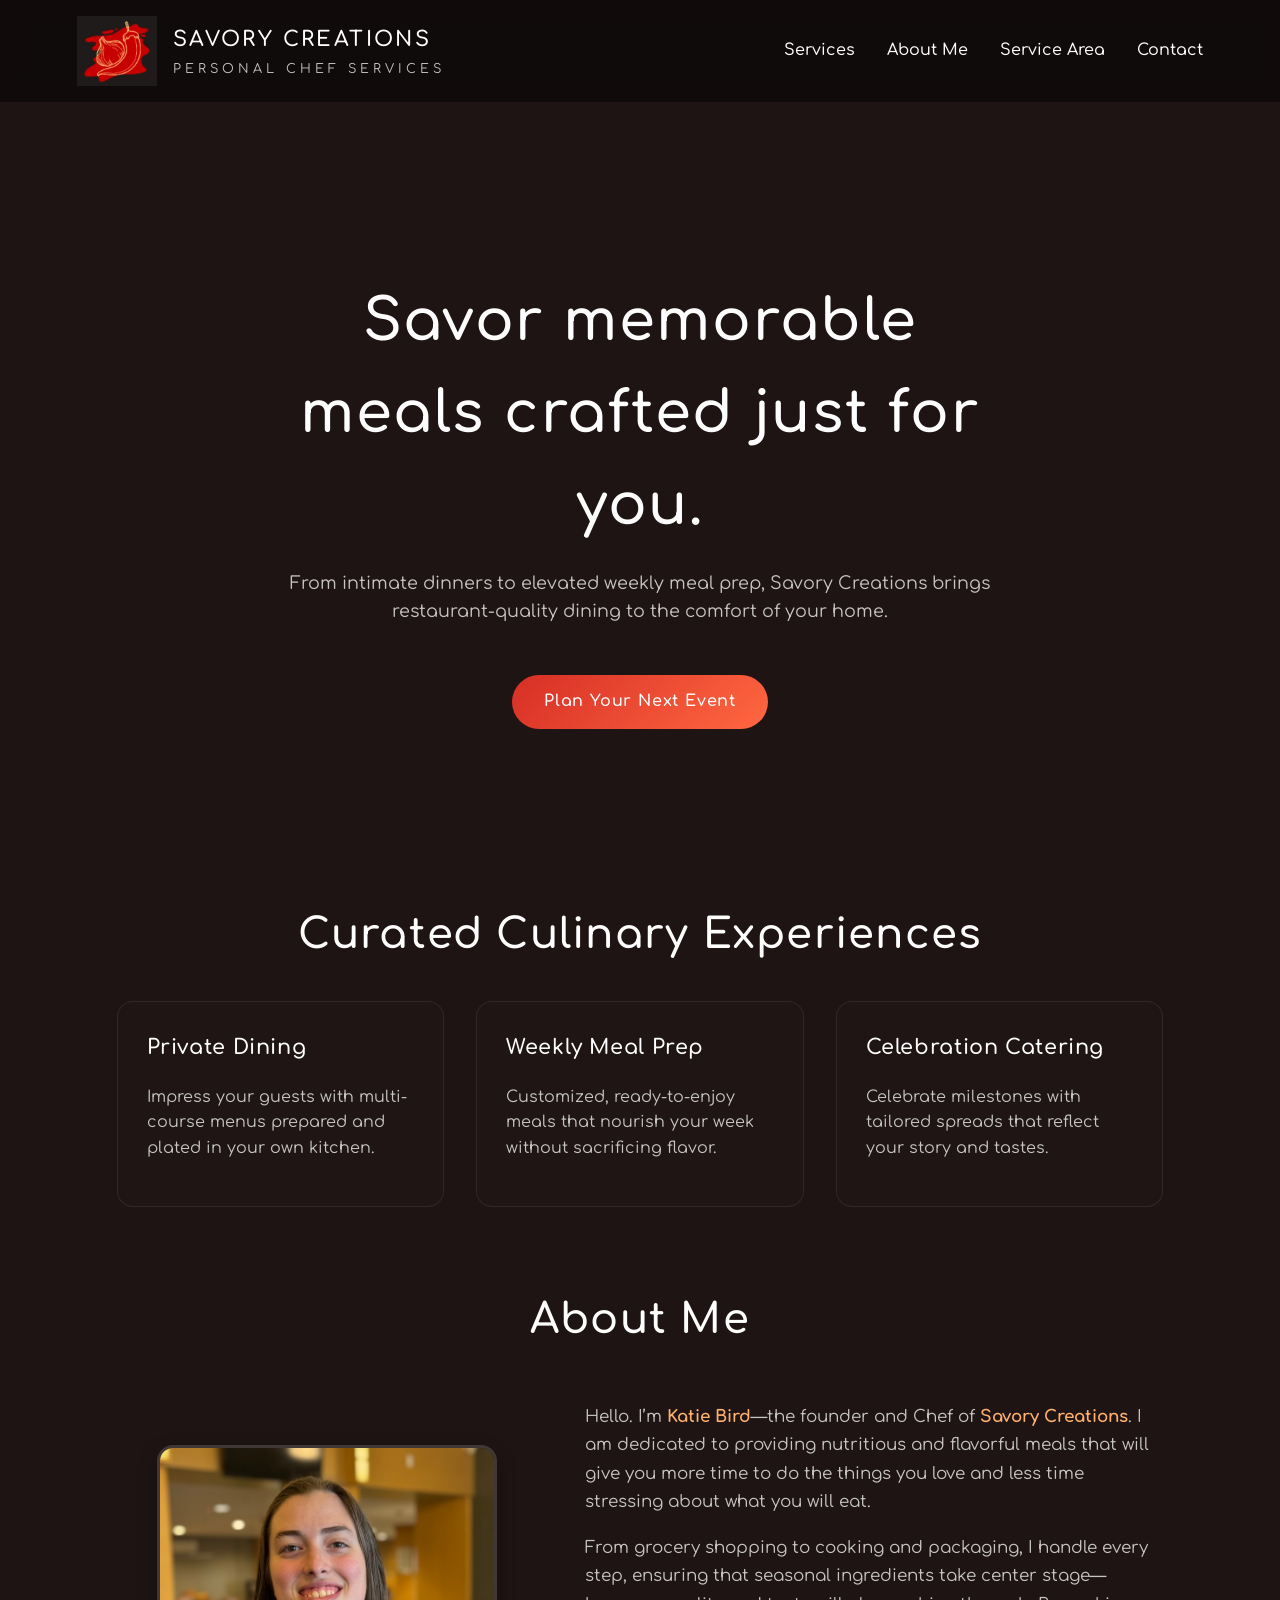
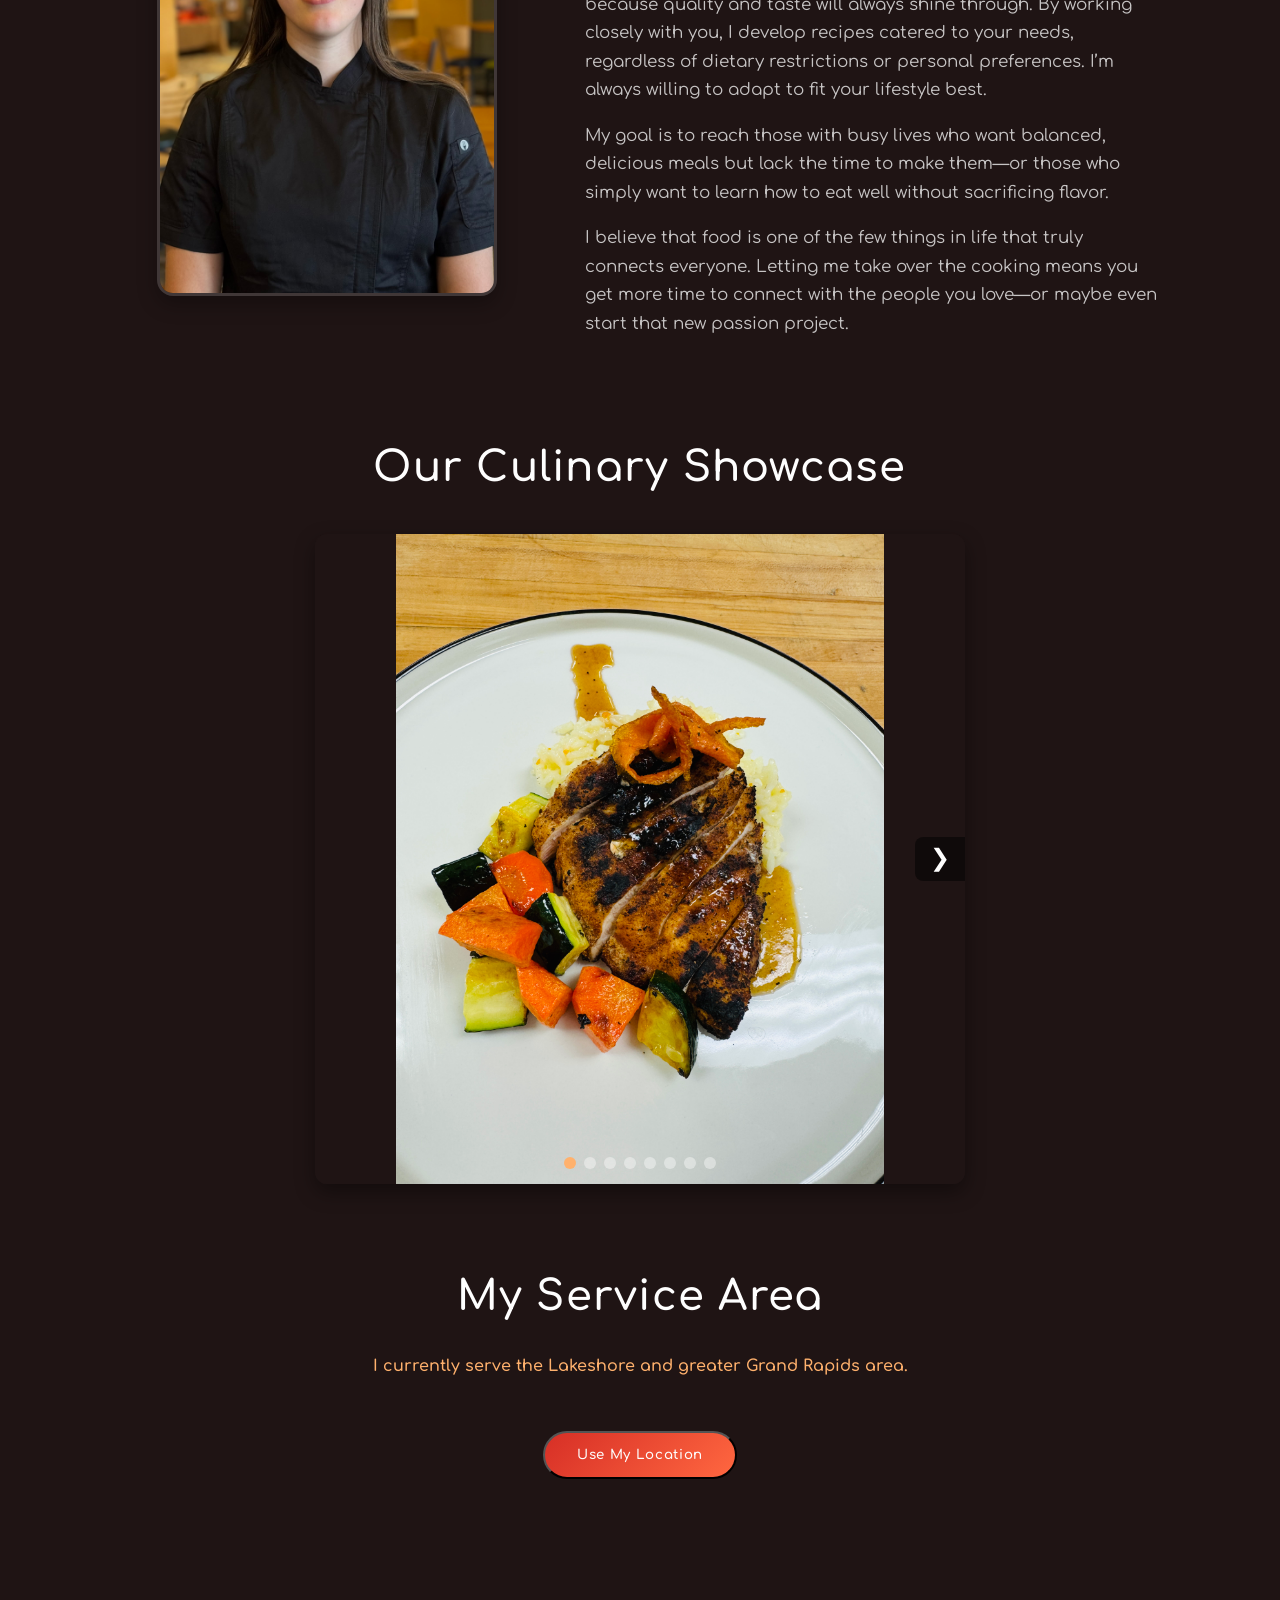
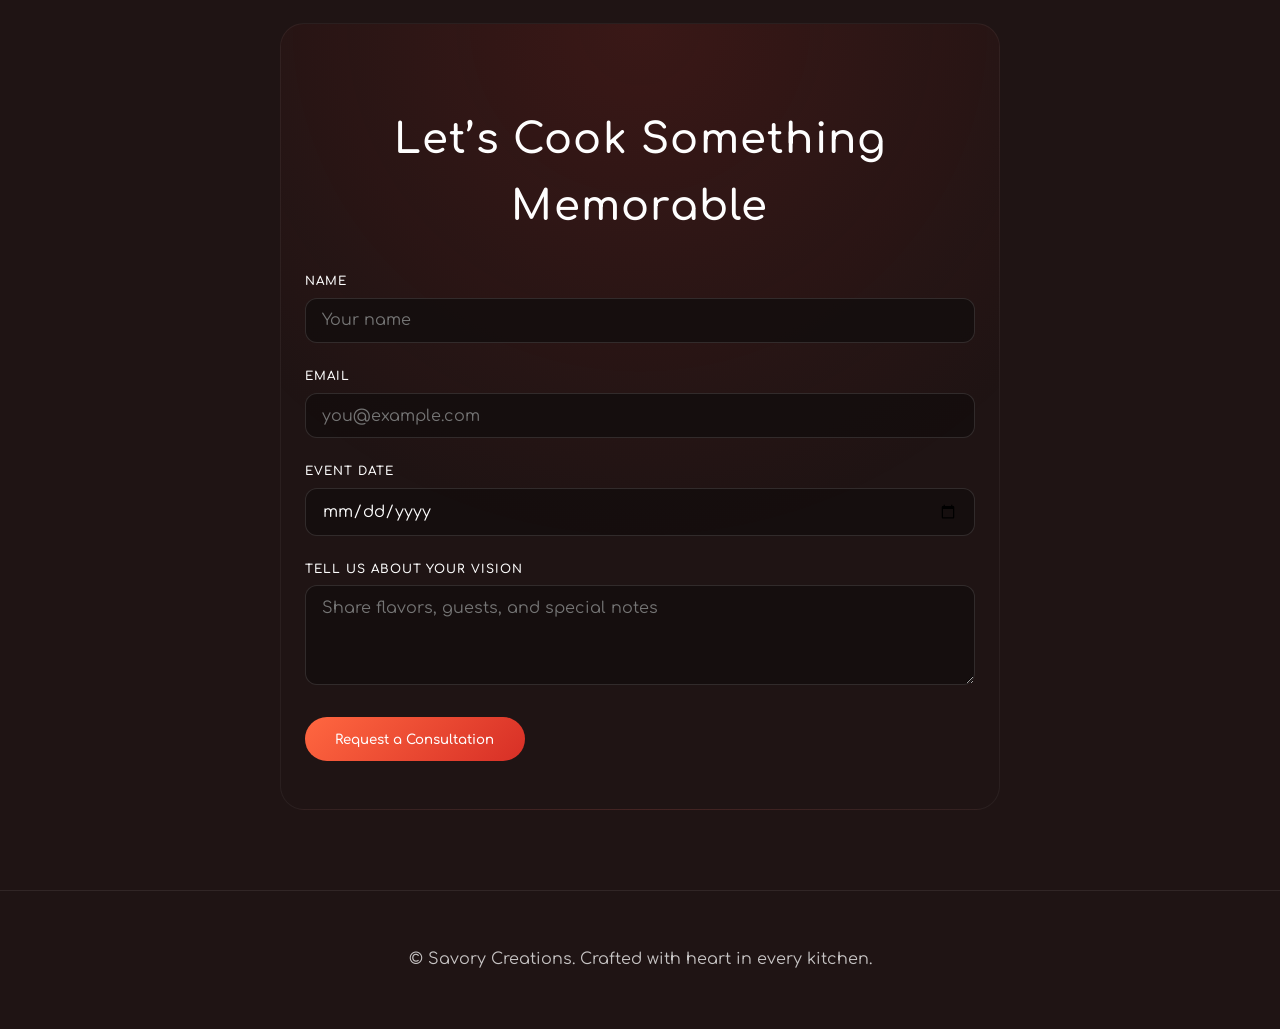
==== index.html @ 1032a878 "nvm" ====
<!DOCTYPE html>
<html lang="en">
  <head>
    <link href="https://fonts.googleapis.com/css2?family=Comfortaa:wght@300;400;500;600;700&display=swap" rel="stylesheet">
    <link rel="icon" type="image/x-icon" href="icon.ico" />
    <meta charset="UTF-8" />
    <meta name="viewport" content="width=device-width, initial-scale=1.0" />
    <title>Savory Creations</title>
    <link rel="stylesheet" href="styles.css" />
    <link rel="preconnect" href="https://fonts.googleapis.com" />
    <link rel="preconnect" href="https://fonts.gstatic.com" crossorigin />
    <link
      href="https://fonts.googleapis.com/css2?family=Playfair+Display:wght@400;600;700&family=Raleway:wght@300;400;500;600&display=swap"
      rel="stylesheet"
    />
  </head>
  <body>
    <header class="site-header">
      <div class="logo-wrap">
        <img src="/assets/birdlogosmall.webp" alt="Savory Creations pepper and garlic mark" class="logo" />
        <div class="brand-text">
          <h1>Savory Creations</h1>
          <p>Personal Chef Services</p>
        </div>
      </div>
      <nav class="main-nav" id="site-navigation">
        <a href="#services">Services</a>
        <a href="#about">About Me</a>
        <a href="#where">Service Area</a>
       <!-- <a href="#testimonials">Testimonials</a>-->
        <a href="#contact">Contact</a>
      </nav>
      <button class="nav-toggle" type="button" aria-expanded="false" aria-controls="site-navigation">
        <span></span><span></span><span></span>
      </button>
    </header>

    <main>
      <section class="hero" id="top">
        <div class="hero-content">
          <h2>Savor memorable meals crafted just for you.</h2>
          <p>
            From intimate dinners to elevated weekly meal prep, Savory Creations brings
            restaurant-quality dining to the comfort of your home.
          </p>
          <a href="#contact" class="cta-button">Plan Your Next Event</a>
        </div>
      </section>

      <section class="services" id="services">
        <h2>Curated Culinary Experiences</h2>
        <div class="service-grid">
          <article class="service-card">
            <h3>Private Dining</h3>
            <p>Impress your guests with multi-course menus prepared and plated in your own kitchen.</p>
          </article>
          <article class="service-card">
            <h3>Weekly Meal Prep</h3>
            <p>Customized, ready-to-enjoy meals that nourish your week without sacrificing flavor.</p>
          </article>
          <article class="service-card">
            <h3>Celebration Catering</h3>
            <p>Celebrate milestones with tailored spreads that reflect your story and tastes.</p>
          </article>
        </div>
      </section>

      <section class="about" id="about">
  <h2>About Me</h2>

  <div class="about-content">
    <figure class="about-photo">
      <img src="assets/Kbird2.jpg" alt="Chef Katie Bird" />
    </figure>

    <div class="about-text">
      <p>
        Hello. I’m <strong>Katie Bird</strong>—the founder and Chef of <strong>Savory Creations</strong>.
        I am dedicated to providing nutritious and flavorful meals that will give you more time to do
        the things you love and less time stressing about what you will eat.
      </p>
      <p>
        From grocery shopping to cooking and packaging, I handle every step, ensuring that
        seasonal ingredients take center stage—because quality and taste will always shine through.
        By working closely with you, I develop recipes catered to your needs, regardless of dietary
        restrictions or personal preferences. I’m always willing to adapt to fit your lifestyle best.
      </p>
      <p>
        My goal is to reach those with busy lives who want balanced, delicious meals but lack the time
        to make them—or those who simply want to learn how to eat well without sacrificing flavor.
      </p>
      <p>
        I believe that food is one of the few things in life that truly connects everyone.
        Letting me take over the cooking means you get more time to connect with the people
        you love—or maybe even start that new passion project.
      </p>
    </div>
  </div>
</section>

<section class="gallery" id="gallery-carousel">
  <h2>Our Culinary Showcase</h2>
  
  <div class="carousel-container">
    <div class="carousel-track">
      <img src="assets/gallery/eight.jpg" alt="Gourmet Plated Salmon" class="carousel-slide" />
      <img src="assets/gallery/five.jpg" alt="Freshly Baked Artisan Bread" class="carousel-slide" />
      <img src="assets/gallery/four.jpg" alt="Truffle Pasta Dish" class="carousel-slide" />
      <img src="assets/gallery/one.jpg" alt="Colorful Roasted Vegetables" class="carousel-slide" />
      <img src="assets/gallery/seven.jpg" alt="Dessert Tart with Berries" class="carousel-slide" />
      <img src="assets/gallery/six.jpg" alt="Grilled Steak with Asparagus" class="carousel-slide" />
      <img src="assets/gallery/three.jpg" alt="Grilled Steak with Asparagus" class="carousel-slide" />
      <img src="assets/gallery/two.jpg" alt="Grilled Steak with Asparagus" class="carousel-slide" />
    </div>
    
    <button class="carousel-button prev" aria-label="Previous image">&#10094;</button>
    <button class="carousel-button next" aria-label="Next image">&#10095;</button>
    
    <div class="carousel-dots">
      </div>
  </div>
</section>
<section class="service-check" id="where">
  <h2>My Service Area</h2>
  <p class="service-note">I currently serve the Lakeshore and greater Grand Rapids area.</p>

  <div class="checker">
    <button id="check-my-location" class="cta-button">Use My Location</button>
    <p id="check-result" class="check-result" aria-live="polite"></p>
  </div>
</section>


<!--
      <section class="testimonials" id="testimonials">
        <h2>What My Clients Say</h2>
        <div class="testimonial-grid">
          <figure>
            <blockquote>“Every bite felt like a celebration. The attention to detail was unmatched.”</blockquote>
            <figcaption>— Morgan L.</figcaption>
          </figure>
          <figure>
            <blockquote>“Our anniversary dinner at home outshone any restaurant experience we’ve had.”</blockquote>
            <figcaption>— Priya & Ethan</figcaption>
          </figure>
          <figure>
            <blockquote>“Savory Creations transformed weeknight dinners into moments we look forward to.”</blockquote>
            <figcaption>— The Ramirez Family</figcaption>
          </figure>
        </div>
      </section>
    -->
      <section class="contact" id="contact">
        <h2>Let’s Cook Something Memorable</h2>

       <form
  class="contact-form"
  action="https://api.web3forms.com/submit"
  method="POST"
>
  <input type="hidden" name="access_key" value="1c4cb6de-61d4-43f3-9584-e344cda116a9" />
  <input type="hidden" name="subject" value="Savory Creations Inquiry" />
  <input type="hidden" name="redirect" value="https://justdoodlelovewebsite.onrender.com/thank-you.html" />

  <div class="field">
    <label for="name">Name</label>
    <input type="text" id="name" name="name" placeholder="Your name" required />
  </div>

  <div class="field">
    <label for="email">Email</label>
    <input type="email" id="email" name="email" placeholder="you@example.com" required />
  </div>

  <div class="field">
    <label for="event">Event Date</label>
    <input type="date" id="event" name="event" />
  </div>

  <div class="field">
    <label for="message">Tell us about your vision</label>
    <textarea id="message" name="message" rows="4" placeholder="Share flavors, guests, and special notes"></textarea>
  </div>

  <button type="submit">Request a Consultation</button>
</form>

      

      </section>
    </main>

    <footer class="site-footer">
      <p>© <span id="year"></span> Savory Creations. Crafted with heart in every kitchen.</p>
    </footer>

    <script src="script.js"></script>
  </body>
</html>
---- styles.css ----
:root {
  --deep-chocolate: #1f1414;
  --velvet-red: #d72f26;
  --warm-gold: #ffb16d;
  --soft-cream: #fdf6ed;
  --text-primary: #fefefe;
  --text-secondary: rgba(255, 255, 255, 0.75);
  --accent: #ff6740;

  --max-content-width: 1200px;
}

/* ---------- FONT: Comfortaa ---------- */
body, button, input, textarea, select, text {
  font-family: "Comfortaa", sans-serif;
}

/* Optional: give headings a little extra weight to stand out */
h1, h2, h3, h4, h5, h6 {
  font-family: "Comfortaa", sans-serif;
  font-weight: 600;
  letter-spacing: 0.03em;
}


/* ---------- RESET & GLOBAL ---------- */
* {
  box-sizing: border-box;
}

html {
  scroll-behavior: smooth;
}

body {
  margin: 0;
  /*font-family: "Raleway", sans-serif;*/
  background-color: var(--deep-chocolate);
  color: var(--text-primary);
  line-height: 1.6;
  overflow-x: hidden;
}

img {
  max-width: 100%;
  display: block;
}

a {
  color: inherit;
  text-decoration: none;
  transition: color 0.2s ease;
}

/* ---------- HEADER ---------- */
.site-header {
  display: flex;
  align-items: center;
  justify-content: space-between;
  padding: 1rem 6vw;
  background: rgba(15, 10, 10, 0.85);
  position: sticky;
  top: 0;
  z-index: 100;
  backdrop-filter: blur(12px);
}

.logo-wrap {
  display: flex;
  align-items: center;
  gap: 1rem;
}

.logo {
  width: 80px;
  height: auto;
}

.brand-text h1 {
  /* font-family: "Playfair Display", serif; */
  margin: 0;
  letter-spacing: 0.15rem;
  text-transform: uppercase;
  font-size: 1.3rem;
}

.brand-text p {
  margin: 0.2rem 0 0;
  font-size: 0.8rem;
  letter-spacing: 0.25rem;
  text-transform: uppercase;
  color: var(--text-secondary);
}

/* ---------- NAV ---------- */
.main-nav {
  display: flex;
  gap: 2rem;
  font-weight: 500;
}

.main-nav a {
  position: relative;
}

.main-nav a::after {
  content: "";
  position: absolute;
  left: 0;
  bottom: -0.35rem;
  width: 100%;
  height: 2px;
  background: var(--velvet-red);
  transform: scaleX(0);
  transform-origin: left;
  transition: transform 0.25s ease;
}

.main-nav a:hover::after,
.main-nav a:focus::after {
  transform: scaleX(1);
}

.nav-toggle {
  display: none;
  flex-direction: column;
  gap: 0.35rem;
  background: transparent;
  border: none;
  cursor: pointer;
}

.nav-toggle span {
  display: block;
  width: 24px;
  height: 2px;
  background: var(--text-primary);
}

/* ---------- HERO ---------- */
.hero {
  display: flex;
  flex-direction: column;
  align-items: center;
  justify-content: center;
  text-align: center;
  padding: 6rem 1rem 4rem;
  min-height: 80vh;
}

.hero-content {
  max-width: 700px;
}

.hero h2 {
  /* font-family: "Playfair Display", serif; */
  font-size: clamp(2rem, 4vw + 1rem, 3.6rem);
  margin-bottom: 1rem;
}

.hero p {
  font-size: 1.1rem;
  color: var(--text-secondary);
}

.cta-button {
  display: inline-block;
  margin-top: 2rem;
  padding: 0.9rem 2rem;
  background: linear-gradient(135deg, var(--velvet-red), var(--accent));
  color: var(--text-primary);
  border-radius: 999px;
  font-weight: 600;
  letter-spacing: 0.05em;
  transition: transform 0.25s ease, box-shadow 0.25s ease;
}

.cta-button:hover,
.cta-button:focus {
  transform: translateY(-3px);
  box-shadow: 0 12px 24px rgba(215, 47, 38, 0.35);
}

/* ---------- SECTIONS ---------- */
main {
  padding: 0 6vw 5rem;
  margin: 0 auto;
  max-width: var(--max-content-width);
}

section {
  margin-bottom: 5rem;
}

section h2 {
  /* font-family: "Playfair Display", serif; */
  font-size: clamp(1.8rem, 2vw + 1rem, 2.6rem);
  margin-bottom: 2rem;
  text-align: center;
}

/* ---------- SERVICE CARDS ---------- */
.service-grid,
.testimonial-grid {
  display: grid;
  grid-template-columns: repeat(auto-fit, minmax(260px, 1fr));
  gap: 2rem;
}

.service-card,
.testimonials figure {
  background: rgba(32, 22, 22, 0.75);
  border: 1px solid rgba(255, 255, 255, 0.08);
  border-radius: 16px;
  padding: 1.8rem;
  transition: transform 0.3s ease, border-color 0.3s ease;
}

.service-card:hover,
.service-card:focus-within,
.testimonials figure:hover,
.testimonials figure:focus-within {
  transform: translateY(-6px);
  border-color: var(--velvet-red);
}

.service-card h3 {
  margin-top: 0;
  font-size: 1.3rem;
}

.service-card p {
  color: var(--text-secondary);
}

/* ---------- MENUS ---------- */
.menu-tabs {
  display: flex;
  justify-content: center;
  flex-wrap: wrap;
  gap: 0.75rem;
  margin-bottom: 2rem;
}

.menu-tabs button {
  padding: 0.6rem 1.4rem;
  border-radius: 999px;
  border: 1px solid rgba(255, 255, 255, 0.18);
  background: rgba(35, 25, 25, 0.9);
  color: var(--text-secondary);
  font-weight: 600;
  cursor: pointer;
  letter-spacing: 0.06em;
  transition: all 0.25s ease;
}

.menu-tabs button[aria-selected="true"] {
  background: var(--velvet-red);
  color: var(--text-primary);
  border-color: transparent;
}

.menu-items {
  display: grid;
  grid-template-columns: repeat(auto-fit, minmax(240px, 1fr));
  gap: 1.8rem;
}

.menu-item {
  background: rgba(32, 22, 22, 0.85);
  border-radius: 14px;
  padding: 1.5rem;
  border: 1px solid rgba(255, 255, 255, 0.08);
}

.menu-item h3 {
  margin-top: 0;
  font-size: 1.2rem;
  color: var(--warm-gold);
}

.menu-item p {
  margin-bottom: 0.75rem;
  color: var(--text-secondary);
}

.menu-item span {
  font-weight: 600;
  color: var(--text-primary);
}

/* ---------- TESTIMONIALS ---------- */
.testimonials blockquote {
  margin: 0 0 1rem;
  font-style: italic;
  color: var(--text-secondary);
}

.testimonials figcaption {
  font-weight: 600;
  letter-spacing: 0.08em;
  color: var(--warm-gold);
}

/* ---------- CONTACT ---------- */
.contact {
  background: radial-gradient(circle at top, rgba(215, 47, 38, 0.15), transparent 60%);
  padding: 3rem 1.5rem;
  border-radius: 24px;
  border: 1px solid rgba(255, 255, 255, 0.05);
  max-width: 720px;
  margin: 0 auto;
}

.contact-form {
  display: grid;
  gap: 1.5rem;
}

.field label {
  display: block;
  margin-bottom: 0.4rem;
  font-weight: 600;
  letter-spacing: 0.08em;
  text-transform: uppercase;
  font-size: 0.75rem;
}

.field input,
.field textarea {
  width: 100%;
  padding: 0.8rem 1rem;
  border-radius: 12px;
  border: 1px solid rgba(255, 255, 255, 0.12);
  background: rgba(20, 14, 14, 0.9);
  color: var(--text-primary);
  /* font-family: inherit; */
  font-size: 1rem;
}

.field input:focus,
.field textarea:focus {
  outline: 2px solid var(--accent);
}

.contact-form button {
  justify-self: start;
  padding: 0.9rem 1.9rem;
  border-radius: 999px;
  border: none;
  font-weight: 600;
  background: linear-gradient(135deg, var(--accent), var(--velvet-red));
  color: var(--text-primary);
  cursor: pointer;
  transition: transform 0.25s ease, box-shadow 0.25s ease;
}

.contact-form button:hover,
.contact-form button:focus {
  transform: translateY(-2px);
  box-shadow: 0 10px 20px rgba(255, 103, 64, 0.25);
}

.form-feedback {
  min-height: 1.2rem;
  font-size: 0.95rem;
  color: var(--warm-gold);
}

.form-feedback.success {
  color: #8fe3a4;
}

.form-feedback.error {
  color: #ff8f82;
}

.form-feedback.pending {
  color: var(--text-secondary);
}

/* ---------- FOOTER ---------- */
.site-footer {
  text-align: center;
  padding: 2.5rem 1rem;
  color: var(--text-secondary);
  border-top: 1px solid rgba(255, 255, 255, 0.08);
}

/* ---------- RESPONSIVE BREAKPOINTS ---------- */

/* tablets */
@media (max-width: 992px) {
  .main-nav {
    display: none;
  }

  .nav-toggle {
    display: flex;
  }

  .main-nav.open {
    display: flex;
    flex-direction: column;
    position: absolute;
    top: 70px;
    right: 6vw;
    background: rgba(17, 11, 11, 0.95);
    border-radius: 12px;
    padding: 1.5rem 2rem;
    gap: 1.2rem;
    animation: slideIn 0.3s ease forwards;
  }

  @keyframes slideIn {
    from { opacity: 0; transform: translateY(-10px); }
    to { opacity: 1; transform: translateY(0); }
  }

  .hero {
    padding: 5rem 2rem 3rem;
  }

  .hero h2 {
    font-size: clamp(1.8rem, 4vw, 2.6rem);
  }

  .cta-button {
    padding: 0.8rem 1.6rem;
  }
}

/* phones */
@media (max-width: 600px) {
  .brand-text h1 {
    font-size: 1rem;
  }

  .logo {
    width: 65px;
  }

  .service-grid,
  .testimonial-grid {
    grid-template-columns: 1fr;
  }

  .menu-items {
    grid-template-columns: 1fr;
  }

  .contact {
    padding: 2rem 1rem;
    border-radius: 16px;
  }

  .hero {
    min-height: 70vh;
    padding: 4rem 1rem 3rem;
  }

  .hero p {
    font-size: 1rem;
  }

  .site-header {
    padding: 1rem 4vw;
  }

  .cta-button {
    margin-top: 1.2rem;
    font-size: 0.95rem;
  }
}

/* ---------- ABOUT ME SECTION ---------- */
.about {
  text-align: center;
  margin-bottom: 5rem;
}

.about-content {
  display: flex;
  align-items: center;
  justify-content: center;
  gap: 3rem;
  flex-wrap: wrap;
  max-width: 1100px;
  margin: 0 auto;
}

.about-photo img {
  width: 340px;
  height: auto;
  border-radius: 16px;
  border: 3px solid rgba(255, 255, 255, 0.15);
  box-shadow: 0 8px 20px rgba(0, 0, 0, 0.3);
  flex-shrink: 0;
  transition: transform 0.4s ease, box-shadow 0.4s ease, border-color 0.4s ease;
}

/* ✨ subtle glowing hover effect */
.about-photo img:hover {
  transform: scale(1.05);
  border-color: var(--velvet-red);
  box-shadow:
    0 0 20px rgba(215, 47, 38, 0.5),   /* soft outer red glow */
    0 8px 25px rgba(215, 47, 38, 0.25), /* inner shadow lift */
    0 12px 30px rgba(0, 0, 0, 0.4);     /* keeps depth */
}

.about-text {
  max-width: 600px;
  color: var(--text-secondary);
  font-size: 1.05rem;
  line-height: 1.7;
  text-align: left;
}

.about-text strong {
  color: var(--warm-gold);
}

/* 🖥️ Larger screens: image left, text right */
@media (min-width: 900px) {
  .about-content {
    flex-wrap: nowrap;
    flex-direction: row;
    text-align: left;
  }

  .about-photo {
    flex: 0 0 auto;
  }

  .about-text {
    flex: 1;
  }
}

/* 📱 Smaller screens: stack vertically */
@media (max-width: 899px) {
  .about-content {
    flex-direction: column;
    align-items: center;
    text-align: center;
  }

  .about-text {
    text-align: center;
  }

  .about-photo img {
    width: 260px;
  }
}


/* ---------- SERVICE CHECKER (No-API) ---------- */
.service-check {
  margin: 4rem auto 5rem;
  max-width: 900px;
  text-align: center;
}

.service-note {
  color: var(--warm-gold);
  margin-top: -0.5rem;
  margin-bottom: 1.2rem;
  font-weight: 600;
}

.checker {
  display: grid;
  gap: 0.8rem;
  justify-items: center;
  margin-top: 1rem;
}

.check-result {
  min-height: 1.25rem;
  font-size: 1rem;
  margin-top: 0.4rem;
}

.check-result.ok {
  color: #8fe3a4;
  font-weight: 600;
}

.check-result.nope {
  color: #ff8f82;
  font-weight: 600;
}


/* ---------- FADE-IN / OUT for service check result ---------- */
@keyframes fadeIn {
  from { opacity: 0; transform: translateY(5px); }
  to   { opacity: 1; transform: translateY(0); }
}

@keyframes fadeOut {
  from { opacity: 1; transform: translateY(0); }
  to   { opacity: 0; transform: translateY(-5px); }
}

.check-result {
  opacity: 0;
  text-align: center;
  margin-top: 1rem;
  font-weight: 500;
  transition: opacity 0.3s ease;
}

.check-result.fading-out {
  animation: fadeOut 0.3s ease forwards;
}

.check-result.show {
  animation: fadeIn 0.5s ease forwards;
}

/* ---------- GALLERY SECTIONS ---------- */
.gallery {
  margin-bottom: 5rem;
}

/* --- OPTION 2: Scrolling Carousel --- */
.carousel-container {
  position: relative;
  overflow: hidden;
  max-width: 650px; 
  margin: 0 auto;
  border-radius: 12px; /* Rounded corners for the entire container */
  box-shadow: 0 8px 20px rgba(0, 0, 0, 0.4);
  background: var(--deep-chocolate);
}

.carousel-track {
  display: flex;
  transition: transform 0.5s ease-in-out;
}

.carousel-slide {
  min-width: 100%;
  height: 650px; 
  
  object-fit: contain; 
  object-position: center; 
  
  display: block;
  background: var(--deep-chocolate); 
  border-radius: 8px; /* Added rounded corners to the image itself */
}

/* Navigation Buttons */
.carousel-button {
  position: absolute;
  top: 50%;
  transform: translateY(-50%);
  background: rgba(0, 0, 0, 0.5);
  color: var(--text-primary);
  border: none;
  padding: 10px 15px;
  cursor: pointer;
  z-index: 10;
  font-size: 1.5rem;
  line-height: 1;
  transition: background 0.3s ease;
}

.carousel-button:hover {
  background: var(--velvet-red);
}

.carousel-button.prev {
  left: 0;
  border-radius: 0 8px 8px 0;
}

.carousel-button.next {
  right: 0;
  border-radius: 8px 0 0 8px;
}

/* Navigation Dots */
.carousel-dots {
  position: absolute;
  bottom: 15px;
  left: 50%;
  transform: translateX(-50%);
  display: flex;
  gap: 8px;
}

.carousel-dot {
  width: 10px;
  aspect-ratio: 1 / 1; /* Guarantees a perfect circle (width equals height) */
  border-radius: 50%; /* Makes it perfectly round */
  background: rgba(255, 255, 255, 0.4);
  border: none;
  cursor: pointer;
  transition: background 0.3s ease;
}

.carousel-dot.active {
  background: var(--warm-gold);
}

/* Responsive adjustments */
@media (max-width: 600px) {
  .carousel-slide {
    height: 550px; 
  }
  
  .carousel-button {
    padding: 8px 12px;
    font-size: 1.2rem;
  }
}
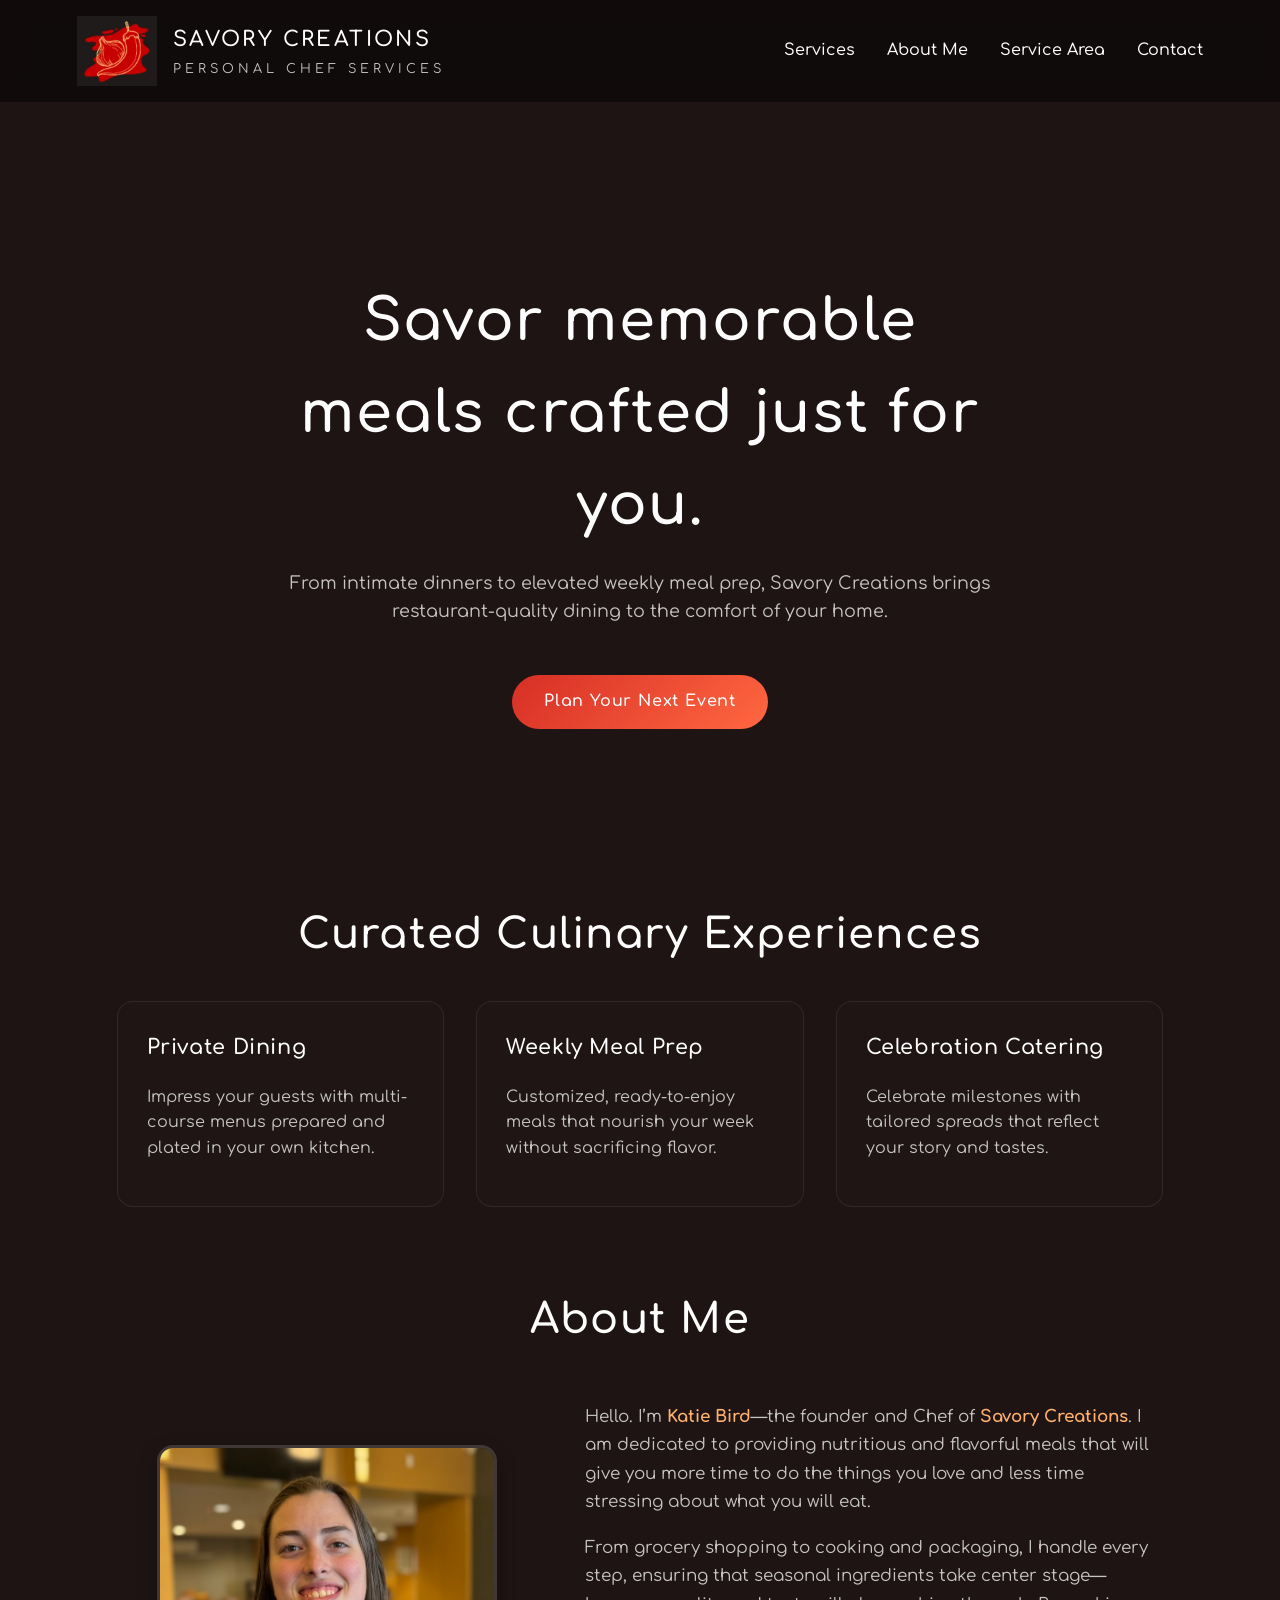
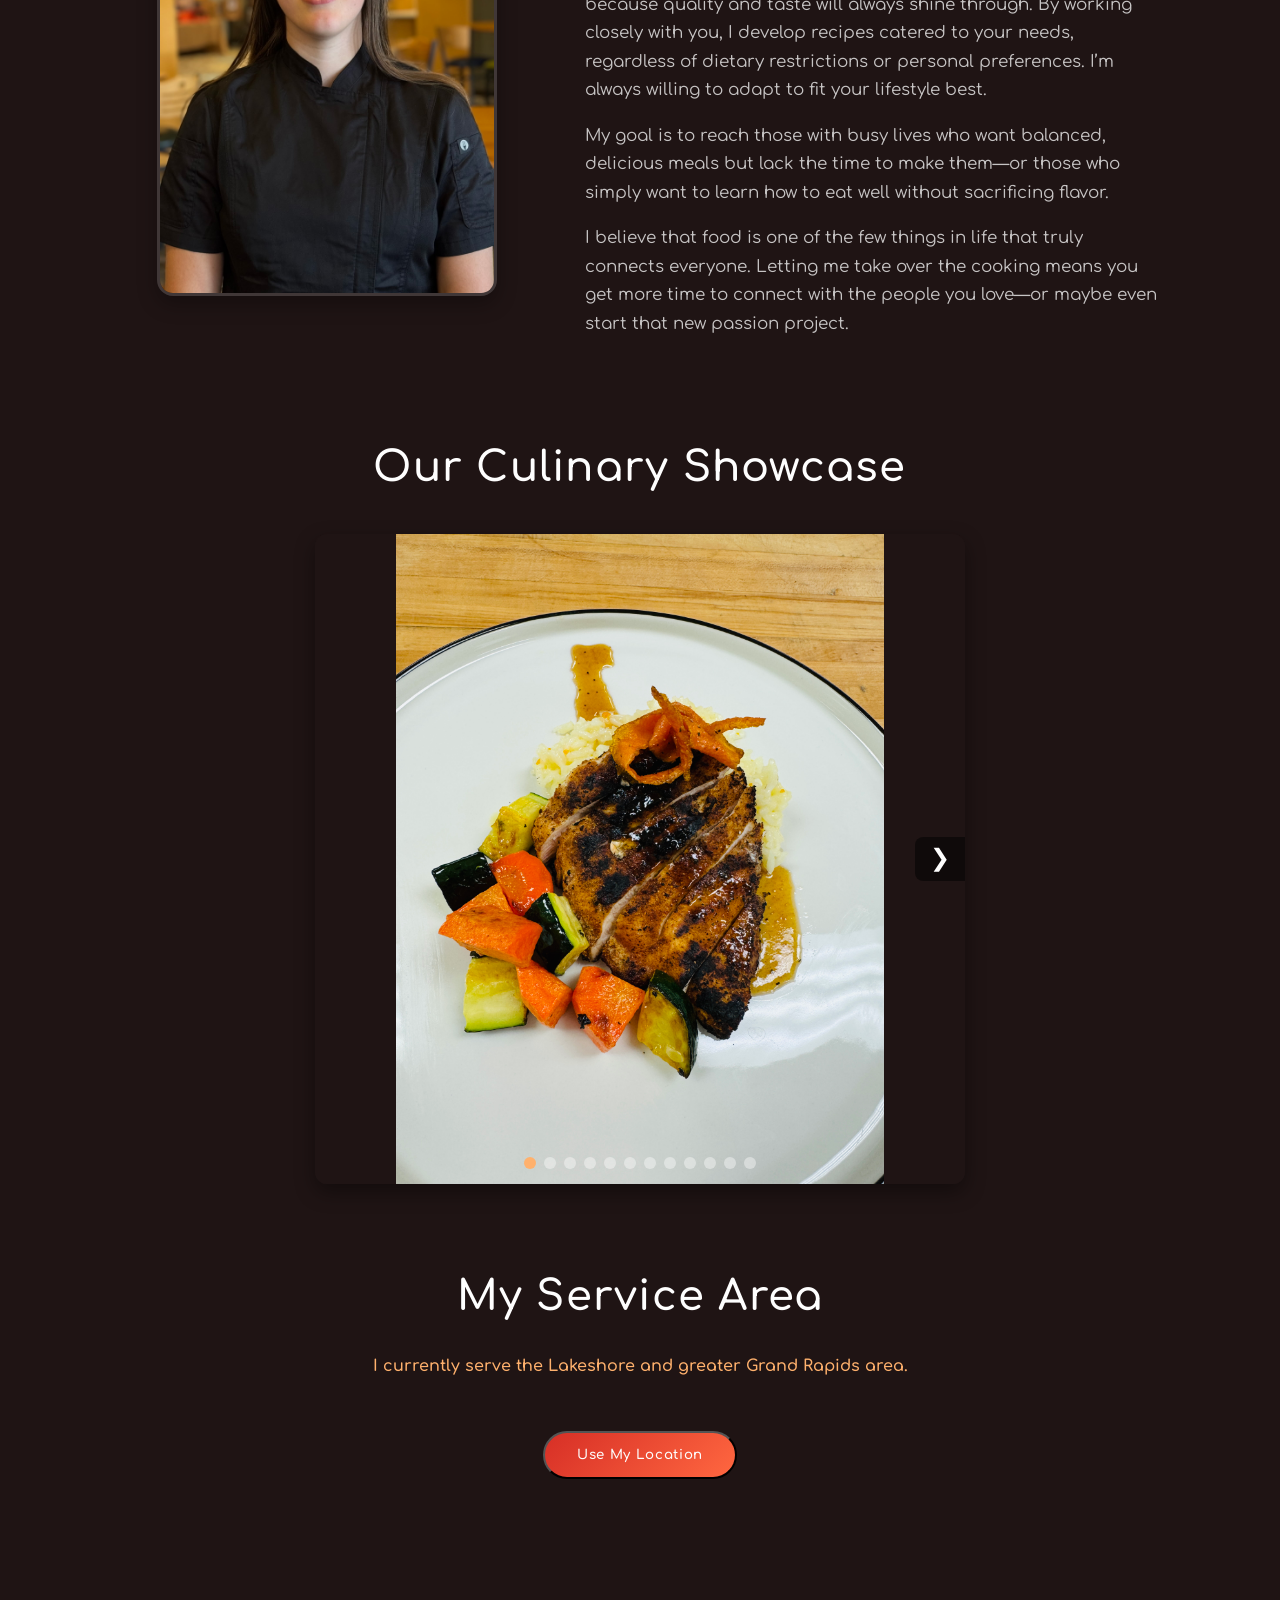
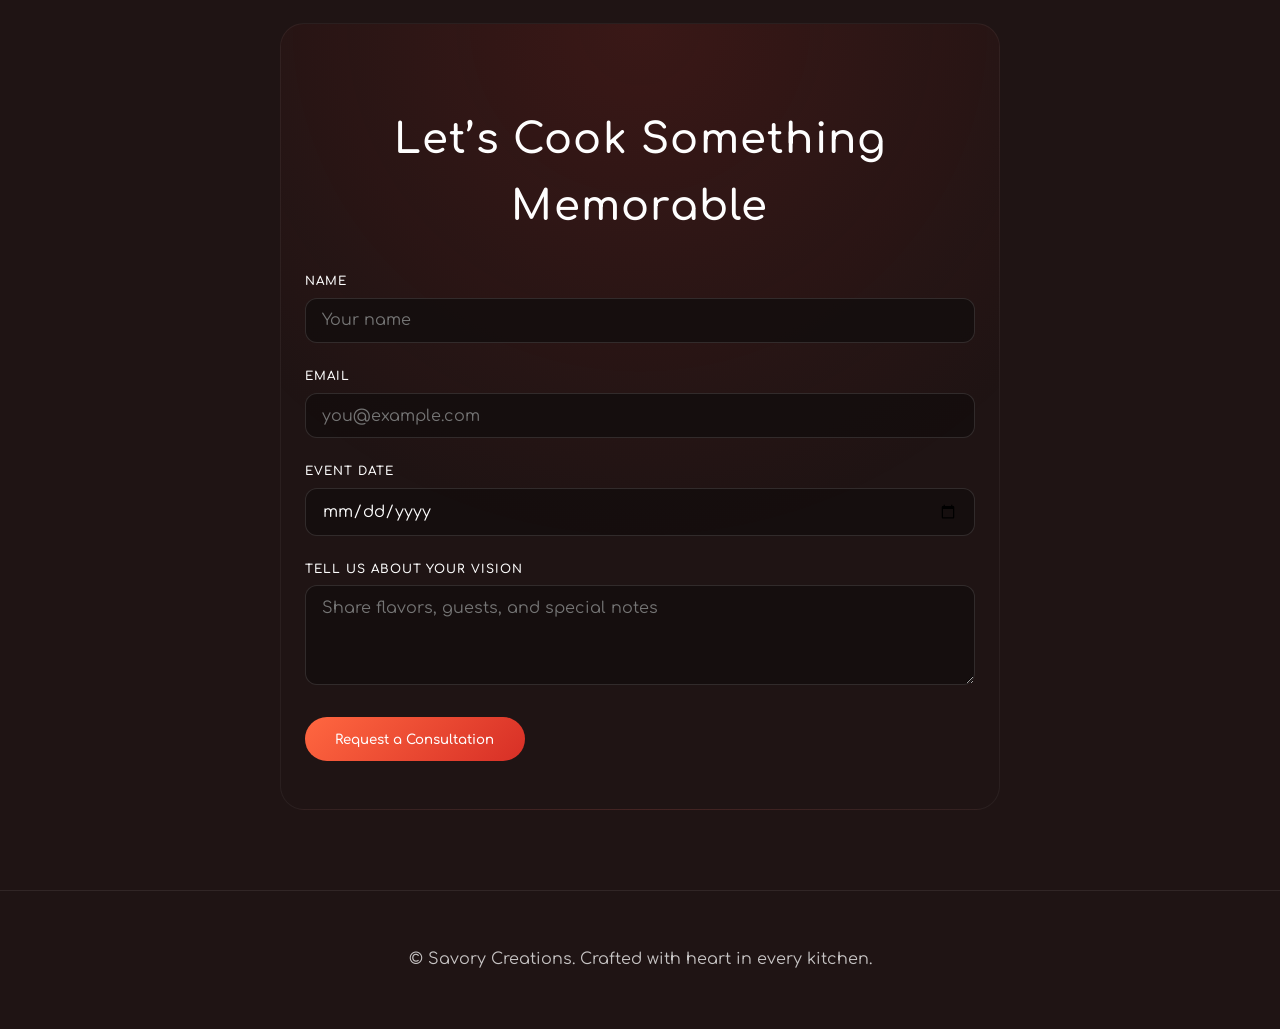
==== commit 05bb8f50: "newpics" ====
--- a/index.html
+++ b/index.html
@@ -102,16 +102,20 @@
   <h2>Our Culinary Showcase</h2>
   
   <div class="carousel-container">
-    <div class="carousel-track">
-      <img src="assets/gallery/eight.jpg" alt="Gourmet Plated Salmon" class="carousel-slide" />
-      <img src="assets/gallery/five.jpg" alt="Freshly Baked Artisan Bread" class="carousel-slide" />
-      <img src="assets/gallery/four.jpg" alt="Truffle Pasta Dish" class="carousel-slide" />
-      <img src="assets/gallery/one.jpg" alt="Colorful Roasted Vegetables" class="carousel-slide" />
-      <img src="assets/gallery/seven.jpg" alt="Dessert Tart with Berries" class="carousel-slide" />
-      <img src="assets/gallery/six.jpg" alt="Grilled Steak with Asparagus" class="carousel-slide" />
-      <img src="assets/gallery/three.jpg" alt="Grilled Steak with Asparagus" class="carousel-slide" />
-      <img src="assets/gallery/two.jpg" alt="Grilled Steak with Asparagus" class="carousel-slide" />
-    </div>
+<div class="carousel-track">
+  <img src="assets/gallery/eight.jpg" alt="Gourmet Plated Salmon" class="carousel-slide" />
+  <img src="assets/gallery/five.jpg" alt="Freshly Baked Artisan Bread" class="carousel-slide" />
+  <img src="assets/gallery/four.jpg" alt="Truffle Pasta Dish" class="carousel-slide" />
+  <img src="assets/gallery/one.jpg" alt="Colorful Roasted Vegetables" class="carousel-slide" />
+  <img src="assets/gallery/seven.jpg" alt="Dessert Tart with Berries" class="carousel-slide" />
+  <img src="assets/gallery/six.jpg" alt="Grilled Steak with Asparagus" class="carousel-slide" />
+  <img src="assets/gallery/three.jpg" alt="Grilled Steak with Asparagus" class="carousel-slide" />
+  <img src="assets/gallery/two.jpg" alt="Grilled Steak with Asparagus" class="carousel-slide" />
+  <img src="assets/gallery/IMG_20260810_152905.jpg" alt="Roasted Carrots, Potatoes, and Onions" class="carousel-slide" />
+  <img src="assets/gallery/IMG_20260810_152907.jpg" alt="Grilled Pork Chop with Rice Pilaf and Charred Tomato" class="carousel-slide" />
+  <img src="assets/gallery/IMG_20260810_152908.png" alt="Charred Broccoli with Goat Cheese" class="carousel-slide" />
+  <img src="assets/gallery/IMG_20260810_152903.jpg" alt="Herb-Crusted Grilled Chicken Breasts" class="carousel-slide" />
+</div>
     
     <button class="carousel-button prev" aria-label="Previous image">&#10094;</button>
     <button class="carousel-button next" aria-label="Next image">&#10095;</button>
@@ -158,7 +162,7 @@
   action="https://api.web3forms.com/submit"
   method="POST"
 >
-  <input type="hidden" name="access_key" value="1c4cb6de-61d4-43f3-9584-e344cda116a9" />
+  <input type="hidden" name="access_key" value="c4964e11-2e36-4752-852e-1bed5753de37" />
   <input type="hidden" name="subject" value="Savory Creations Inquiry" />
   <input type="hidden" name="redirect" value="https://justdoodlelovewebsite.onrender.com/thank-you.html" />
 
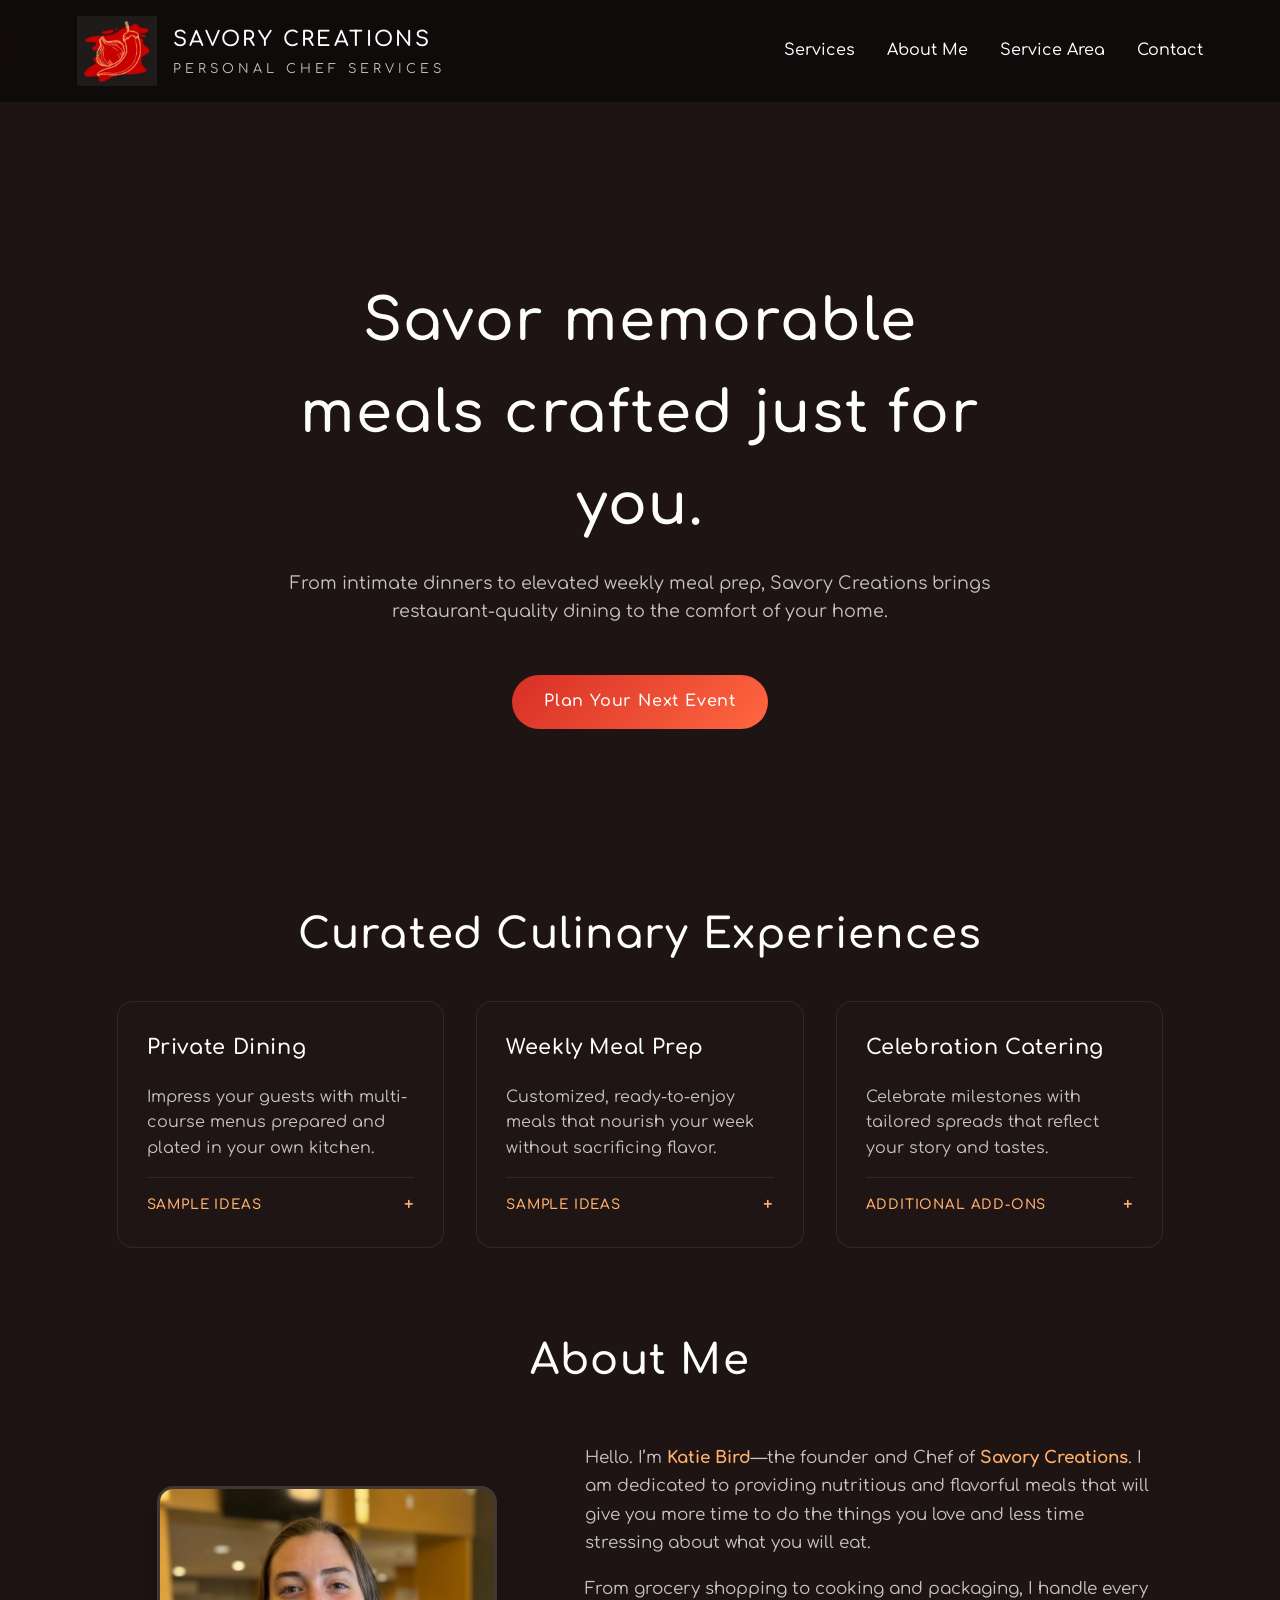
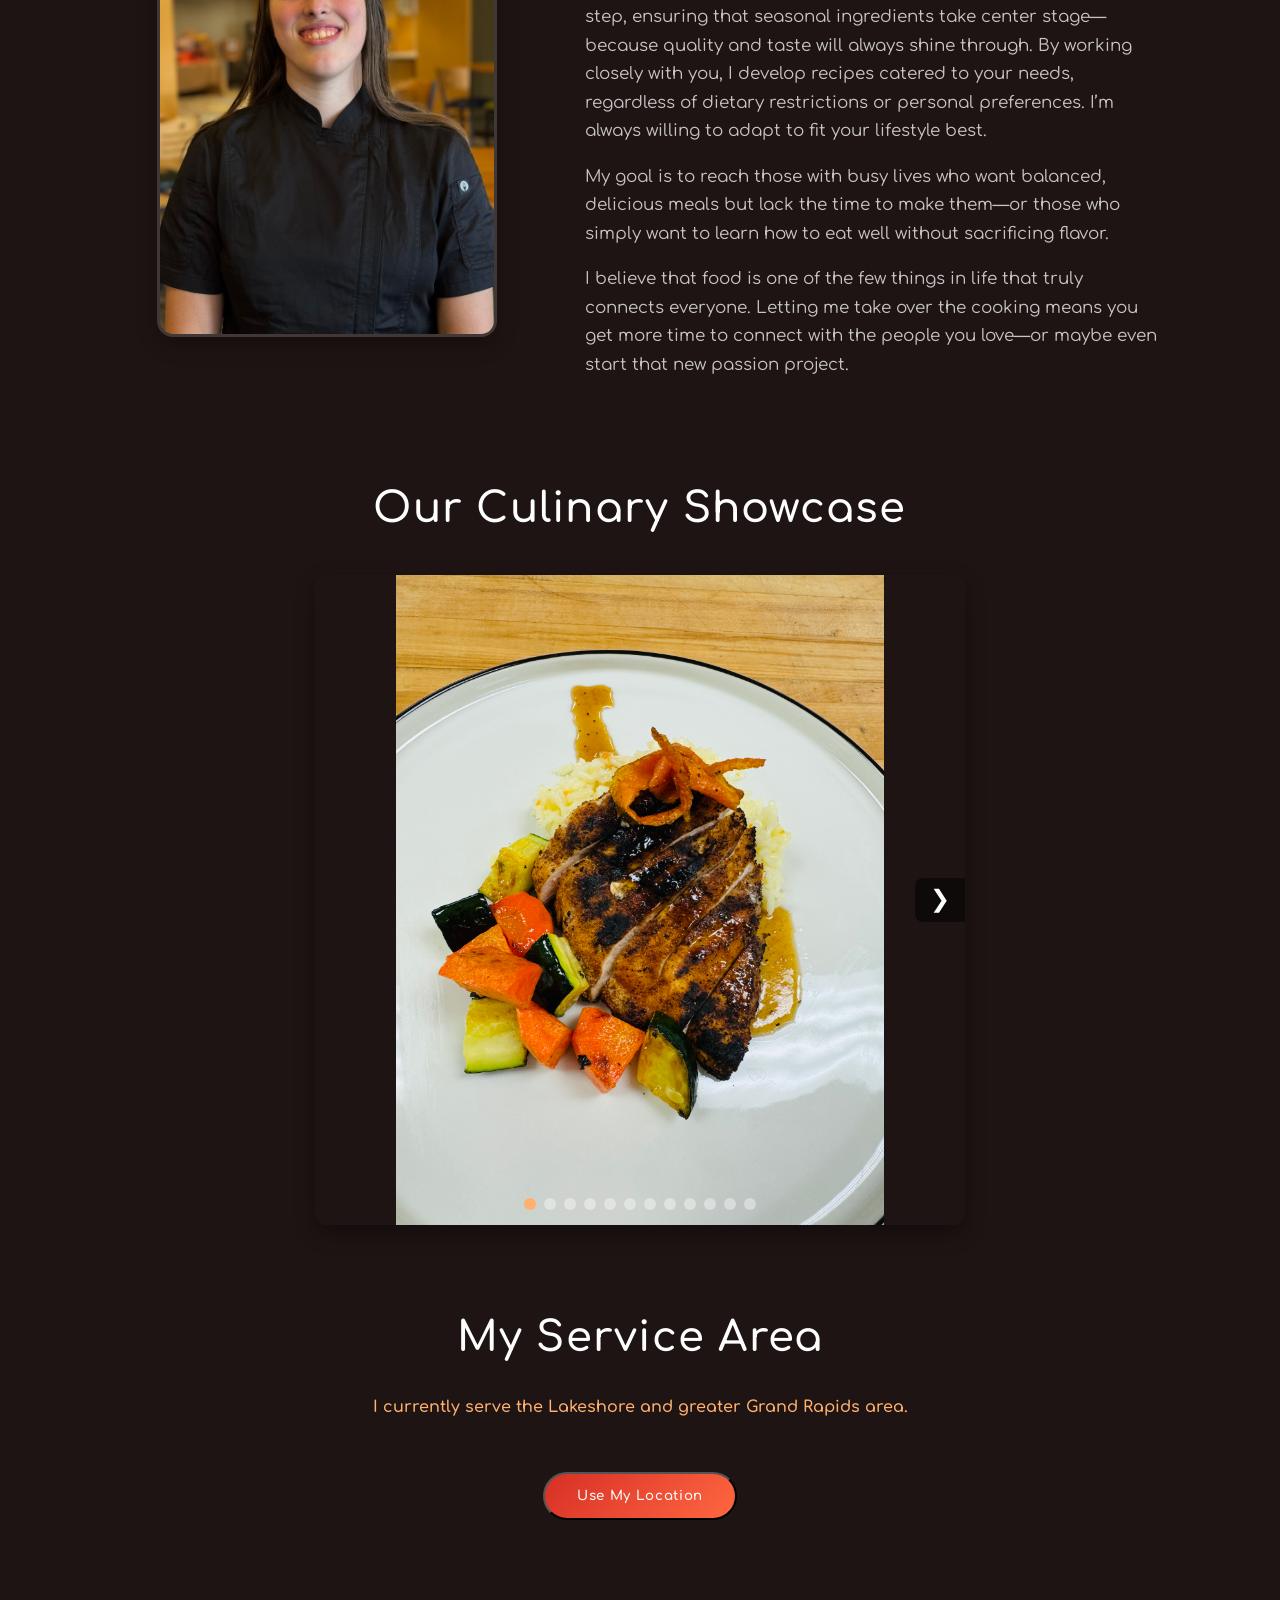
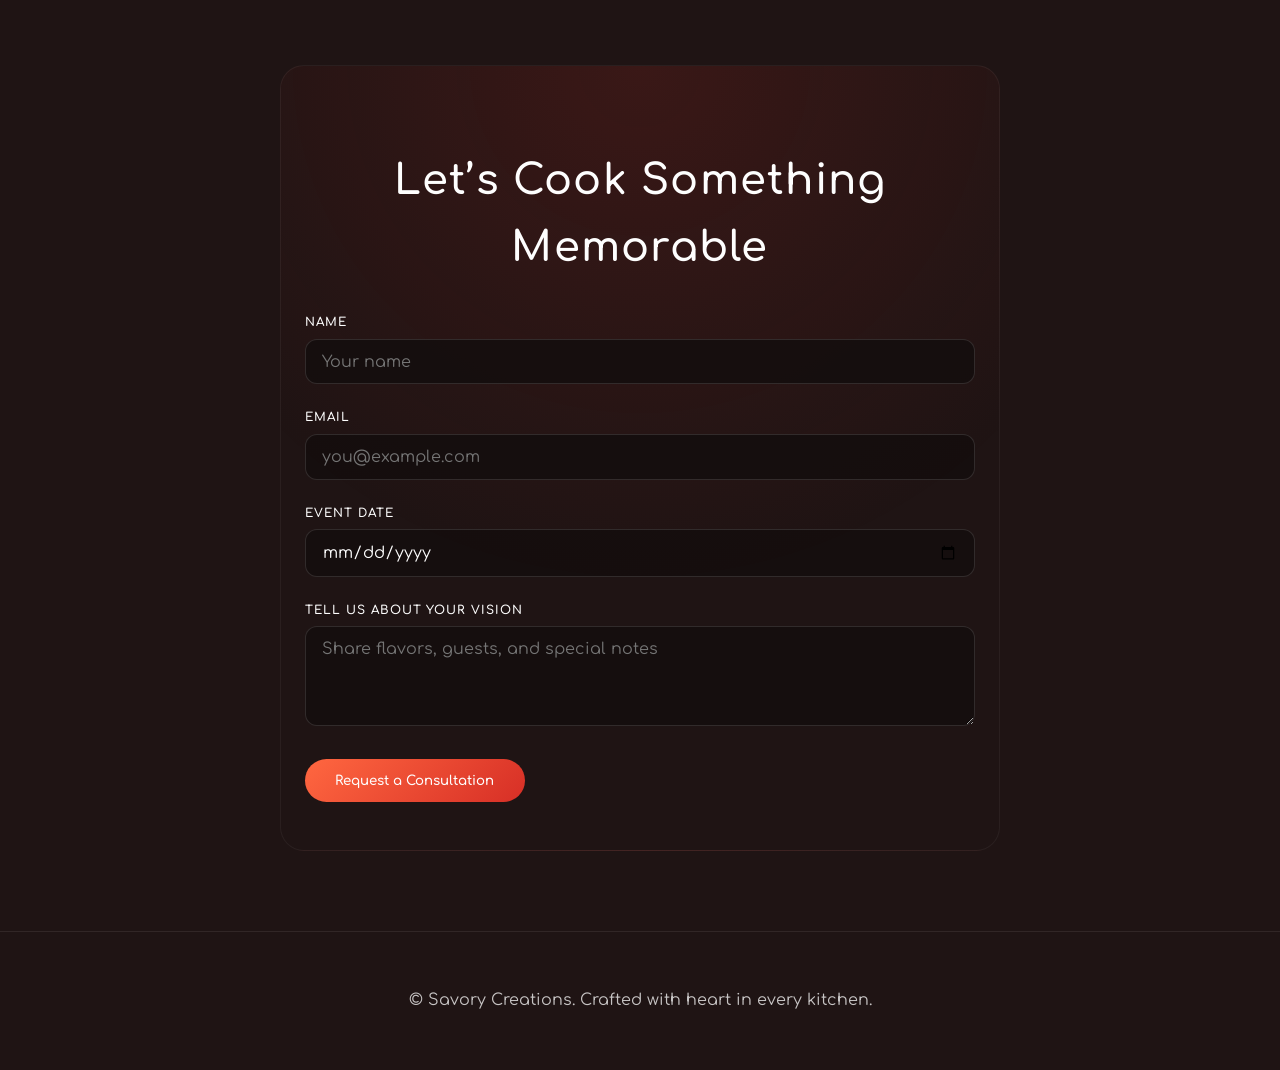
==== commit 9e95137b: "i did it...hehee" ====
--- a/index.html
+++ b/index.html
@@ -53,14 +53,39 @@
           <article class="service-card">
             <h3>Private Dining</h3>
             <p>Impress your guests with multi-course menus prepared and plated in your own kitchen.</p>
+            <details class="service-details">
+              <summary>Sample Ideas</summary>
+              <ul>
+                <li>Beef medallions with garlic-herb mashed potatoes and glazed carrots</li>
+                <li>Stir-fry veggie rice and teriyaki pineapple pork</li>
+                <li>Pesto chicken with seasonal veggies and rice pilaf</li>
+              </ul>
+            </details>
           </article>
           <article class="service-card">
             <h3>Weekly Meal Prep</h3>
             <p>Customized, ready-to-enjoy meals that nourish your week without sacrificing flavor.</p>
+            <details class="service-details">
+              <summary>Sample Ideas</summary>
+              <ul>
+                <li>Seared Italian chicken breast with a seasonal roasted veggie medley</li>
+                <li>BBQ pulled pork sliders with a creamy macaroni salad</li>
+                <li>Honey garlic glazed salmon grain bowl</li>
+                <li>Chickpea salad with Italian vinaigrette</li>
+              </ul>
+            </details>
           </article>
           <article class="service-card">
             <h3>Celebration Catering</h3>
             <p>Celebrate milestones with tailored spreads that reflect your story and tastes.</p>
+            <details class="service-details">
+              <summary>Additional Add-ons</summary>
+              <ul>
+                <li>Charcuterie boards</li>
+                <li>Wine/beer pairings</li>
+                <li>Crudité platters</li>
+              </ul>
+            </details>
           </article>
         </div>
       </section>
--- a/styles.css
+++ b/styles.css
@@ -200,6 +200,54 @@
 }
 
 /* ---------- SERVICE CARDS ---------- */
+
+/* ---------- SERVICE DETAILS DROPDOWN ---------- */
+.service-details {
+  margin-top: 1rem;
+  border-top: 1px solid rgba(255, 255, 255, 0.08);
+  padding-top: 0.75rem;
+}
+
+.service-details summary {
+  cursor: pointer;
+  font-weight: 600;
+  font-size: 0.85rem;
+  letter-spacing: 0.06em;
+  text-transform: uppercase;
+  color: var(--warm-gold);
+  list-style: none;
+  display: flex;
+  align-items: center;
+  justify-content: space-between;
+}
+
+.service-details summary::-webkit-details-marker {
+  display: none;
+}
+
+.service-details summary::after {
+  content: "+";
+  font-size: 1.1rem;
+  margin-left: 0.5rem;
+  transition: transform 0.25s ease;
+}
+
+.service-details[open] summary::after {
+  transform: rotate(45deg);
+}
+
+.service-details ul {
+  margin: 0.75rem 0 0;
+  padding-left: 1.2rem;
+  color: var(--text-secondary);
+  font-size: 0.92rem;
+  line-height: 1.6;
+}
+
+.service-details li {
+  margin-bottom: 0.4rem;
+}
+
 .service-grid,
 .testimonial-grid {
   display: grid;
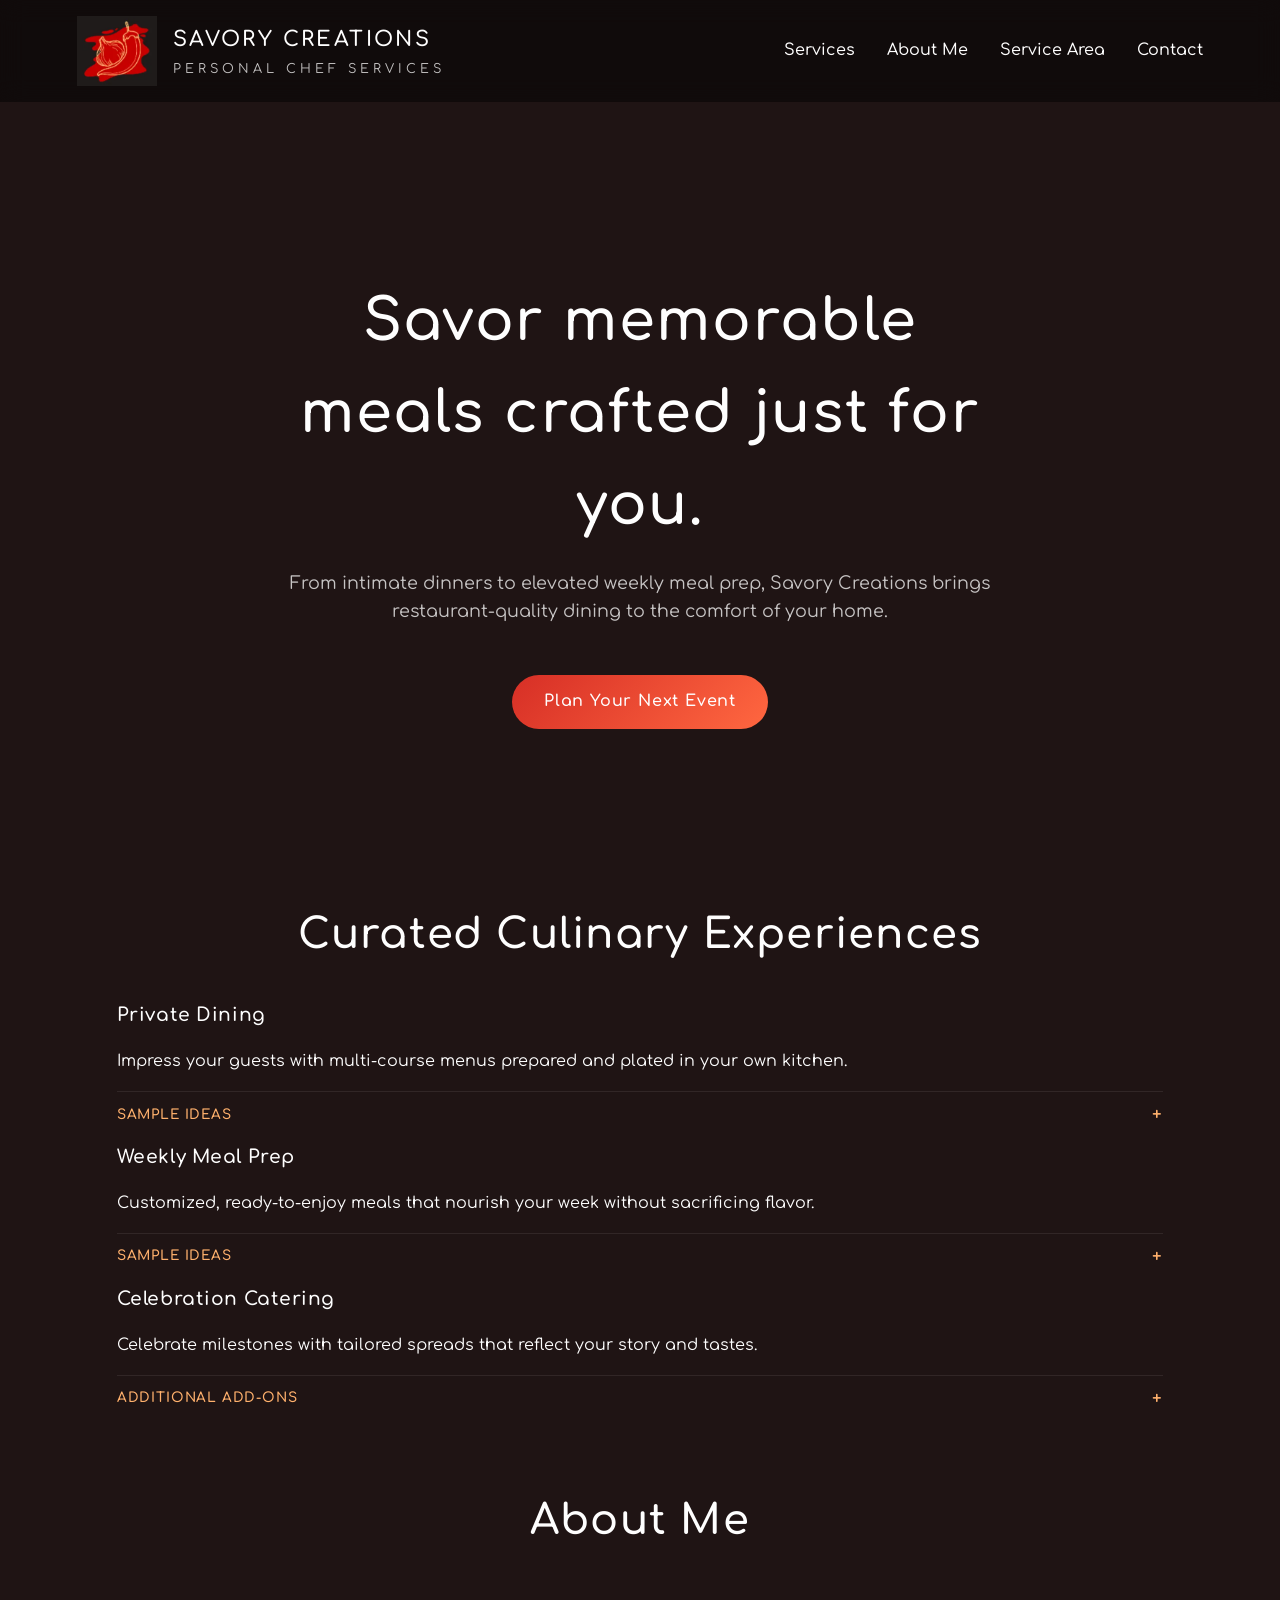
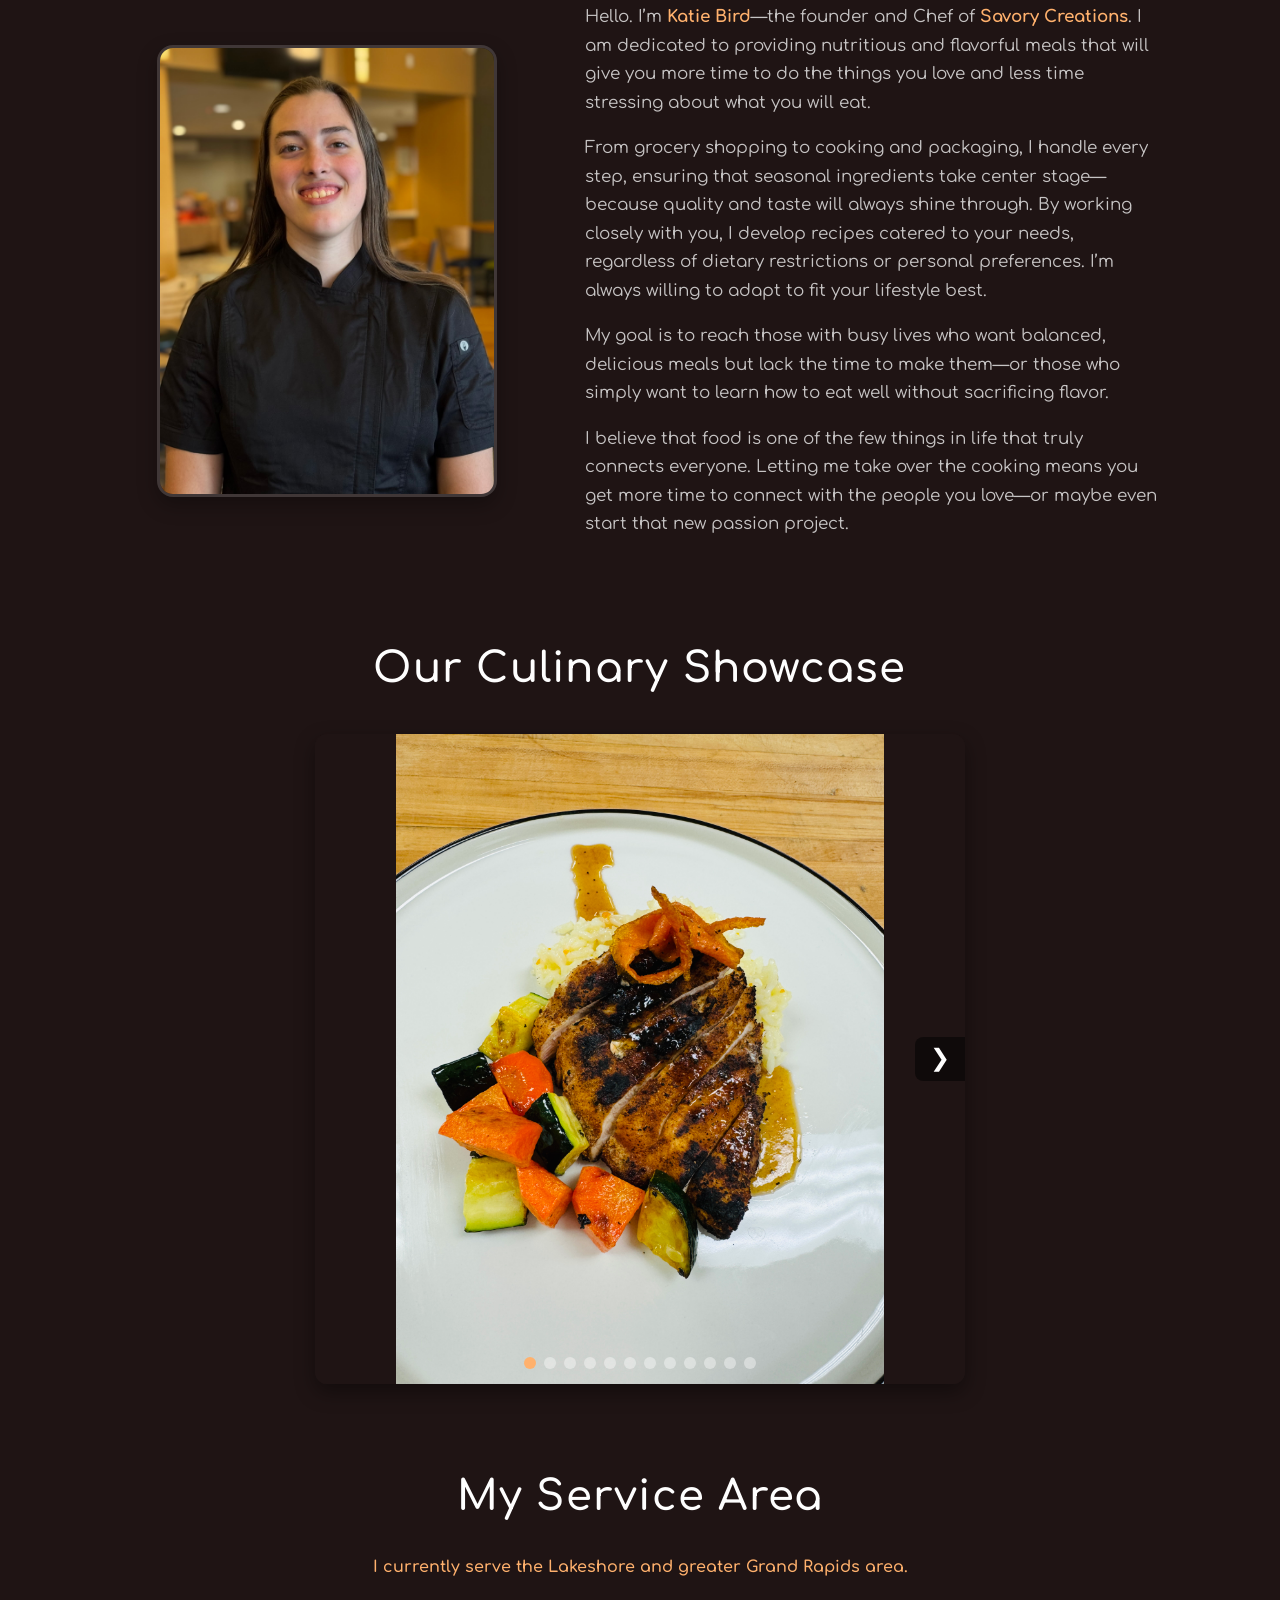
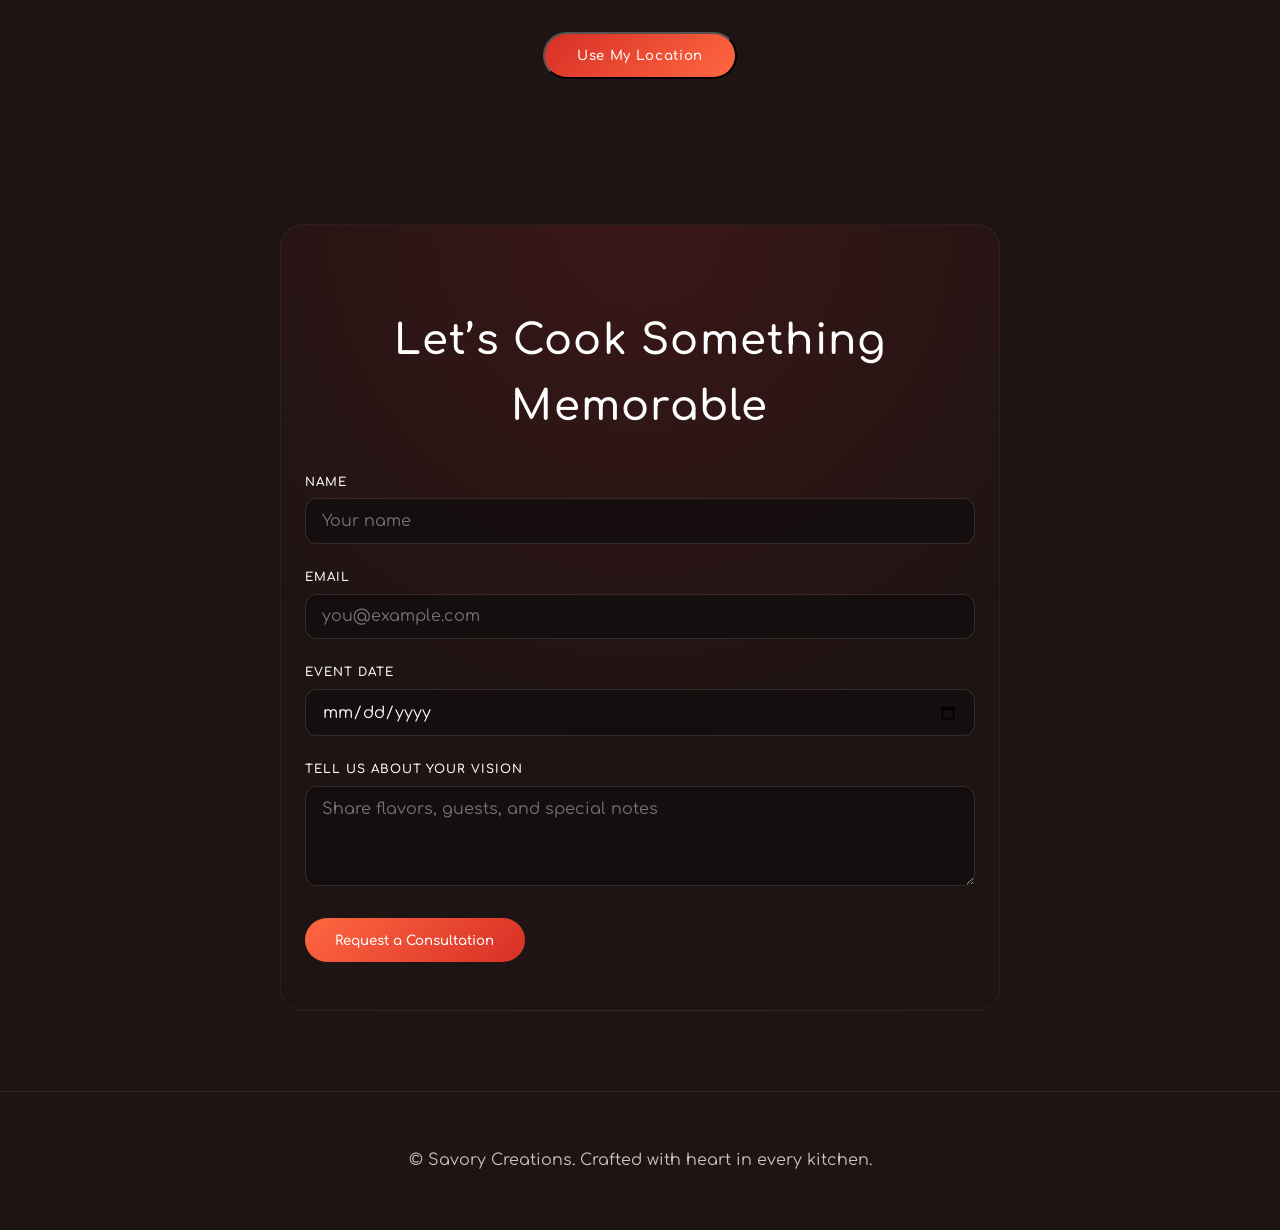
==== commit 06a32247: "secondary" ====
--- a/index.html
+++ b/index.html
@@ -50,44 +50,58 @@
       <section class="services" id="services">
         <h2>Curated Culinary Experiences</h2>
         <div class="service-grid">
-          <article class="service-card">
-            <h3>Private Dining</h3>
-            <p>Impress your guests with multi-course menus prepared and plated in your own kitchen.</p>
-            <details class="service-details">
-              <summary>Sample Ideas</summary>
-              <ul>
-                <li>Beef medallions with garlic-herb mashed potatoes and glazed carrots</li>
-                <li>Stir-fry veggie rice and teriyaki pineapple pork</li>
-                <li>Pesto chicken with seasonal veggies and rice pilaf</li>
-              </ul>
-            </details>
-          </article>
-          <article class="service-card">
-            <h3>Weekly Meal Prep</h3>
-            <p>Customized, ready-to-enjoy meals that nourish your week without sacrificing flavor.</p>
-            <details class="service-details">
-              <summary>Sample Ideas</summary>
-              <ul>
-                <li>Seared Italian chicken breast with a seasonal roasted veggie medley</li>
-                <li>BBQ pulled pork sliders with a creamy macaroni salad</li>
-                <li>Honey garlic glazed salmon grain bowl</li>
-                <li>Chickpea salad with Italian vinaigrette</li>
-              </ul>
-            </details>
-          </article>
-          <article class="service-card">
-            <h3>Celebration Catering</h3>
-            <p>Celebrate milestones with tailored spreads that reflect your story and tastes.</p>
-            <details class="service-details">
-              <summary>Additional Add-ons</summary>
-              <ul>
-                <li>Charcuterie boards</li>
-                <li>Wine/beer pairings</li>
-                <li>Crudité platters</li>
-              </ul>
-            </details>
-          </article>
-        </div>
+  <article class="service-card">
+    <h3>Private Dining</h3>
+    <p>Impress your guests with multi-course menus prepared and plated in your own kitchen.</p>
+    <div class="service-details">
+      <button class="service-toggle" type="button" aria-expanded="false">
+        Sample Ideas <span class="icon">+</span>
+      </button>
+      <div class="service-panel" data-open="false">
+        <ul>
+          <li>Beef medallions with garlic-herb mashed potatoes and glazed carrots</li>
+          <li>Stir-fry veggie rice and teriyaki pineapple pork</li>
+          <li>Pesto chicken with seasonal veggies and rice pilaf</li>
+        </ul>
+      </div>
+    </div>
+  </article>
+
+  <article class="service-card">
+    <h3>Weekly Meal Prep</h3>
+    <p>Customized, ready-to-enjoy meals that nourish your week without sacrificing flavor.</p>
+    <div class="service-details">
+      <button class="service-toggle" type="button" aria-expanded="false">
+        Sample Ideas <span class="icon">+</span>
+      </button>
+      <div class="service-panel" data-open="false">
+        <ul>
+          <li>Seared Italian chicken breast with a seasonal roasted veggie medley</li>
+          <li>BBQ pulled pork sliders with a creamy macaroni salad</li>
+          <li>Honey garlic glazed salmon grain bowl</li>
+          <li>Chickpea salad with Italian vinaigrette</li>
+        </ul>
+      </div>
+    </div>
+  </article>
+
+  <article class="service-card">
+    <h3>Celebration Catering</h3>
+    <p>Celebrate milestones with tailored spreads that reflect your story and tastes.</p>
+    <div class="service-details">
+      <button class="service-toggle" type="button" aria-expanded="false">
+        Additional Add-ons <span class="icon">+</span>
+      </button>
+      <div class="service-panel" data-open="false">
+        <ul>
+          <li>Charcuterie boards</li>
+          <li>Wine/beer pairings</li>
+          <li>Crudité platters</li>
+        </ul>
+      </div>
+    </div>
+  </article>
+</div>
       </section>
 
       <section class="about" id="about">
--- a/styles.css
+++ b/styles.css
@@ -200,85 +200,75 @@
 }
 
 /* ---------- SERVICE CARDS ---------- */
-
-/* ---------- SERVICE DETAILS DROPDOWN ---------- */
+.service-grid {
+  align-items: start; /* stops row-stretching between cards */
+}
+
+.service-card {
+  align-self: start;
+}
+
+/* ---------- SERVICE DETAILS (animated) ---------- */
 .service-details {
   margin-top: 1rem;
   border-top: 1px solid rgba(255, 255, 255, 0.08);
   padding-top: 0.75rem;
 }
 
-.service-details summary {
+.service-toggle {
   cursor: pointer;
   font-weight: 600;
   font-size: 0.85rem;
   letter-spacing: 0.06em;
   text-transform: uppercase;
   color: var(--warm-gold);
-  list-style: none;
+  background: none;
+  border: none;
+  padding: 0;
+  width: 100%;
   display: flex;
   align-items: center;
   justify-content: space-between;
-}
-
-.service-details summary::-webkit-details-marker {
-  display: none;
-}
-
-.service-details summary::after {
-  content: "+";
+  font-family: inherit;
+}
+
+.service-toggle .icon {
   font-size: 1.1rem;
-  margin-left: 0.5rem;
-  transition: transform 0.25s ease;
-}
-
-.service-details[open] summary::after {
+  transition: transform 0.35s cubic-bezier(0.4, 0, 0.2, 1);
+}
+
+.service-toggle[aria-expanded="true"] .icon {
   transform: rotate(45deg);
 }
 
-.service-details ul {
-  margin: 0.75rem 0 0;
+.service-panel {
+  display: grid;
+  grid-template-rows: 0fr;
+  opacity: 0;
+  transition: grid-template-rows 0.4s cubic-bezier(0.4, 0, 0.2, 1),
+              opacity 0.3s ease;
+}
+
+.service-panel[data-open="true"] {
+  grid-template-rows: 1fr;
+  opacity: 1;
+}
+
+.service-panel > ul {
+  overflow: hidden;
+  margin: 0;
   padding-left: 1.2rem;
   color: var(--text-secondary);
   font-size: 0.92rem;
   line-height: 1.6;
 }
 
-.service-details li {
+.service-panel[data-open="true"] > ul {
+  margin-top: 0.75rem;
+}
+
+.service-panel > ul > li {
   margin-bottom: 0.4rem;
-}
-
-.service-grid,
-.testimonial-grid {
-  display: grid;
-  grid-template-columns: repeat(auto-fit, minmax(260px, 1fr));
-  gap: 2rem;
-}
-
-.service-card,
-.testimonials figure {
-  background: rgba(32, 22, 22, 0.75);
-  border: 1px solid rgba(255, 255, 255, 0.08);
-  border-radius: 16px;
-  padding: 1.8rem;
-  transition: transform 0.3s ease, border-color 0.3s ease;
-}
-
-.service-card:hover,
-.service-card:focus-within,
-.testimonials figure:hover,
-.testimonials figure:focus-within {
-  transform: translateY(-6px);
-  border-color: var(--velvet-red);
-}
-
-.service-card h3 {
-  margin-top: 0;
-  font-size: 1.3rem;
-}
-
-.service-card p {
-  color: var(--text-secondary);
 }
 
 /* ---------- MENUS ---------- */
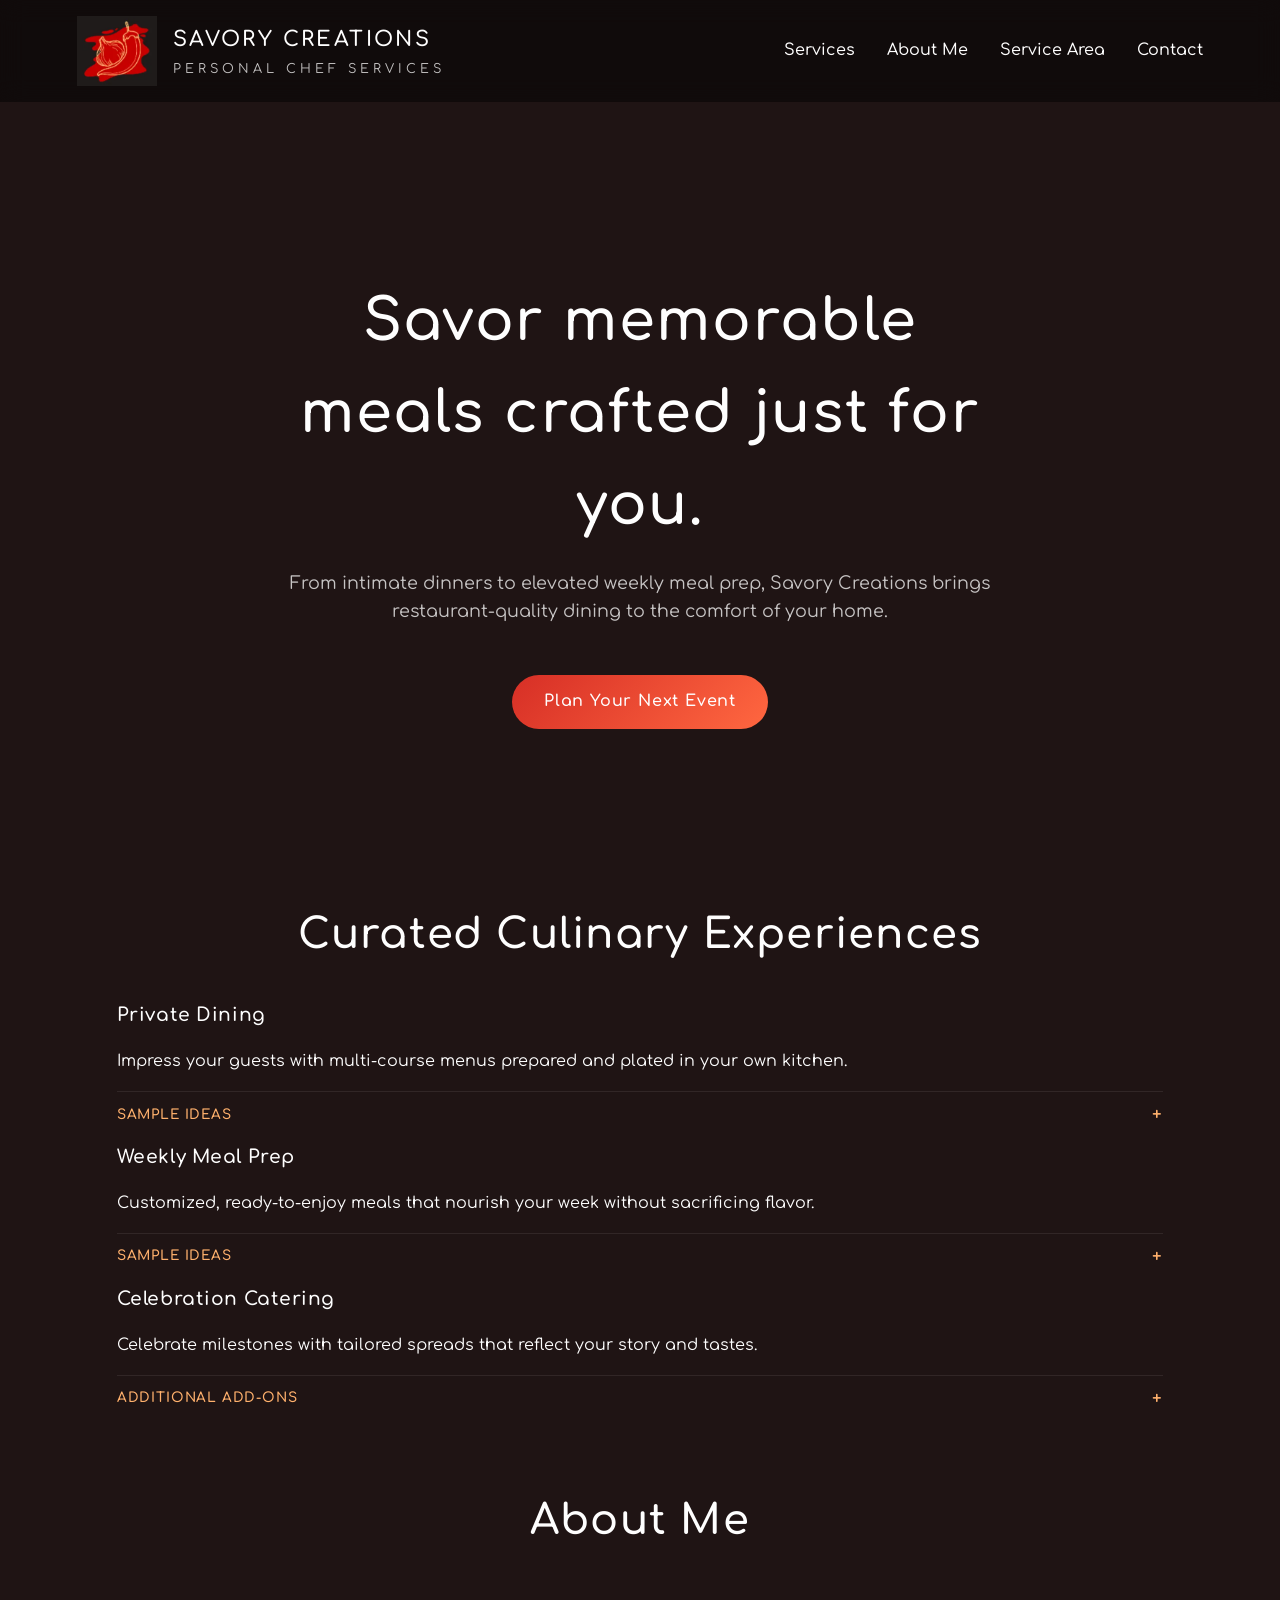
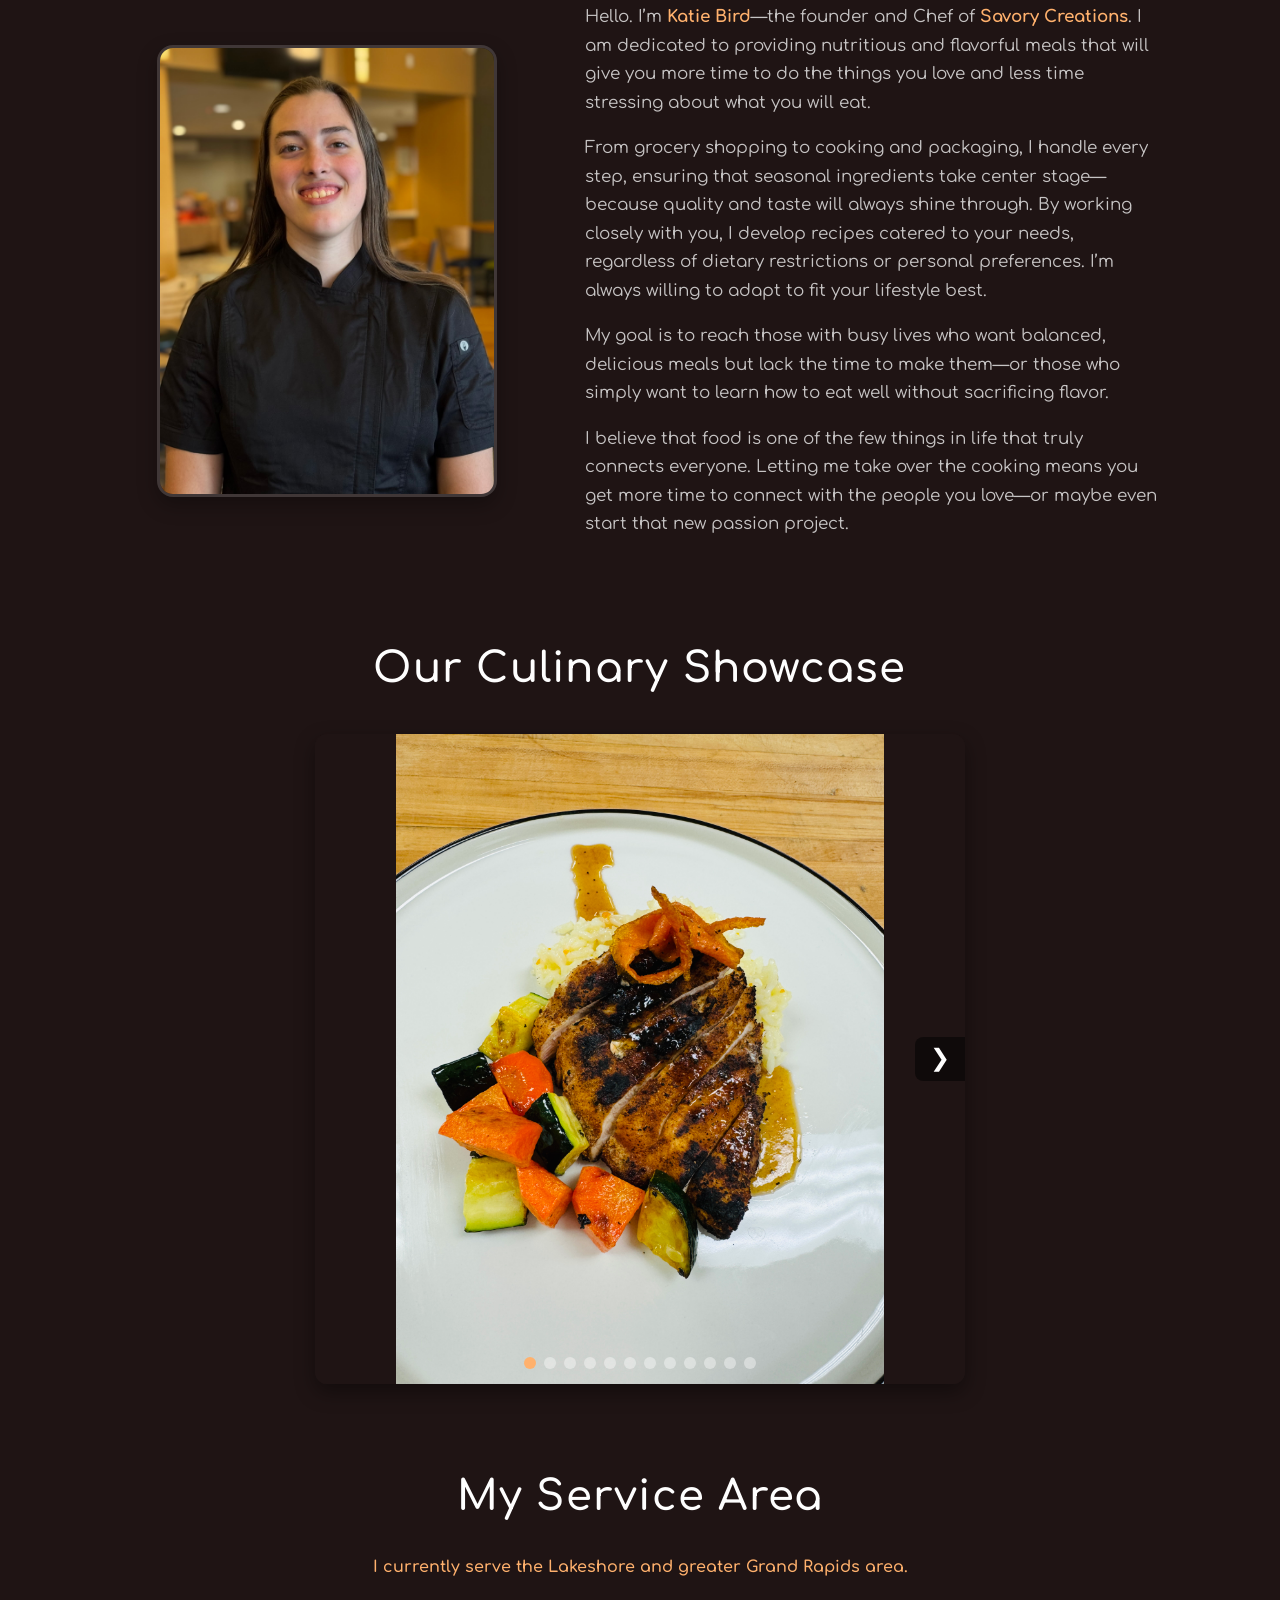
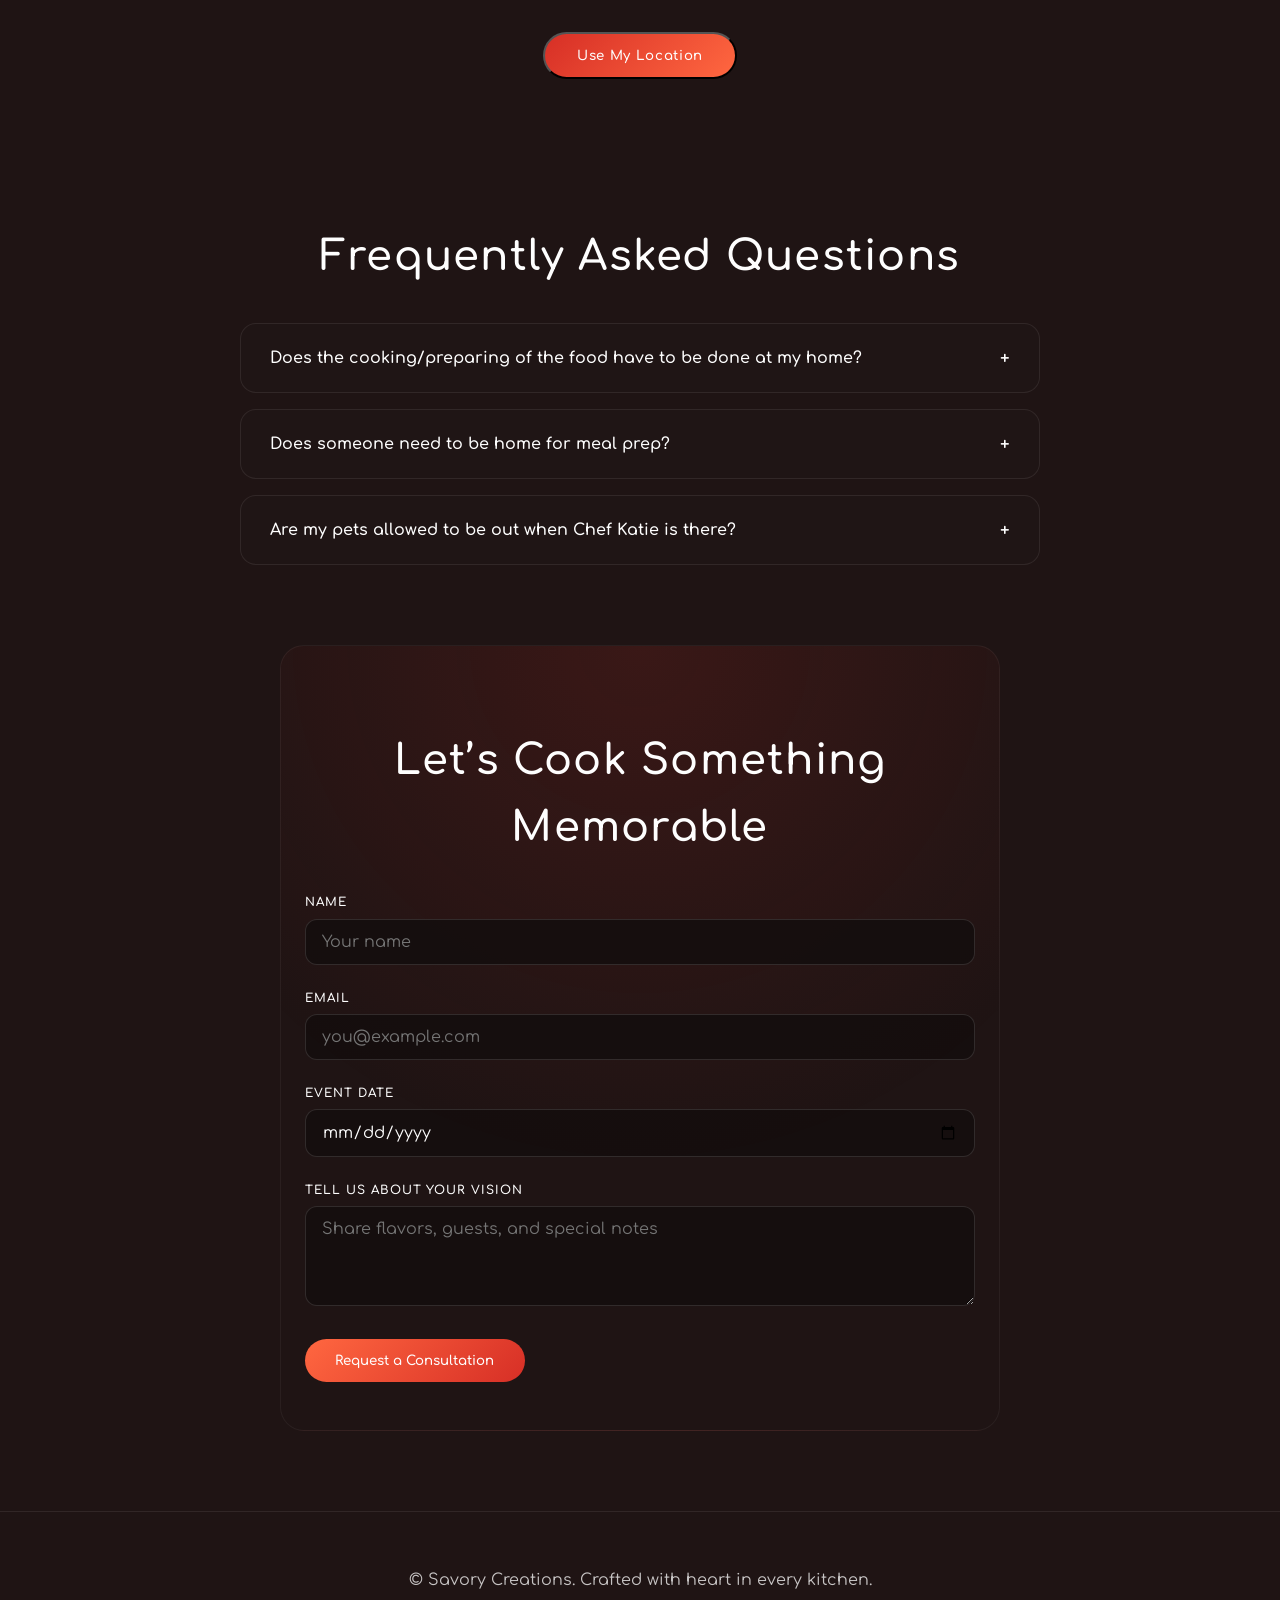
==== commit 76bc0def: "new FAQ" ====
--- a/index.html
+++ b/index.html
@@ -193,6 +193,49 @@
         </div>
       </section>
     -->
+
+    <section class="faq" id="faq">
+  <h2>Frequently Asked Questions</h2>
+
+  <div class="faq-item">
+    <div class="service-details">
+      <button class="service-toggle" type="button" aria-expanded="false">
+        Does the cooking/preparing of the food have to be done at my home? <span class="icon">+</span>
+      </button>
+      <div class="service-panel" data-open="false">
+        <ul>
+          <li>Yes, due to health department regulations all food must be prepared onsite of the event or at the home of the clients.</li>
+        </ul>
+      </div>
+    </div>
+  </div>
+
+  <div class="faq-item">
+    <div class="service-details">
+      <button class="service-toggle" type="button" aria-expanded="false">
+        Does someone need to be home for meal prep? <span class="icon">+</span>
+      </button>
+      <div class="service-panel" data-open="false">
+        <ul>
+          <li>It is not required for anyone to be home when Chef Katie is there; however, if someone is home, all that is asked is for distractions to be kept to a minimum.</li>
+        </ul>
+      </div>
+    </div>
+  </div>
+
+  <div class="faq-item">
+    <div class="service-details">
+      <button class="service-toggle" type="button" aria-expanded="false">
+        Are my pets allowed to be out when Chef Katie is there? <span class="icon">+</span>
+      </button>
+      <div class="service-panel" data-open="false">
+        <ul>
+          <li>For both the safety of Chef Katie and the pets, it is best to keep them in a separate room or space from the kitchen — not only to minimize distractions but also to make sure there aren't any incidents.</li>
+        </ul>
+      </div>
+    </div>
+  </div>
+</section>
       <section class="contact" id="contact">
         <h2>Let’s Cook Something Memorable</h2>
 
--- a/styles.css
+++ b/styles.css
@@ -756,4 +756,40 @@
     padding: 8px 12px;
     font-size: 1.2rem;
   }
+}
+
+/* ---------- FAQ SECTION ---------- */
+.faq {
+  max-width: 800px;
+  margin: 0 auto 5rem;
+}
+
+.faq-item {
+  background: rgba(32, 22, 22, 0.75);
+  border: 1px solid rgba(255, 255, 255, 0.08);
+  border-radius: 16px;
+  padding: 1.5rem 1.8rem;
+  margin-bottom: 1rem;
+}
+
+.faq-item .service-details {
+  margin-top: 0;
+  border-top: none;
+  padding-top: 0;
+}
+
+.faq-item .service-toggle {
+  font-size: 1rem;
+  text-transform: none;
+  letter-spacing: normal;
+  color: var(--text-primary);
+}
+
+.faq-item .service-panel > ul {
+  list-style: none;
+  padding-left: 0;
+}
+
+.faq-item .service-panel > ul > li {
+  color: var(--text-secondary);
 }
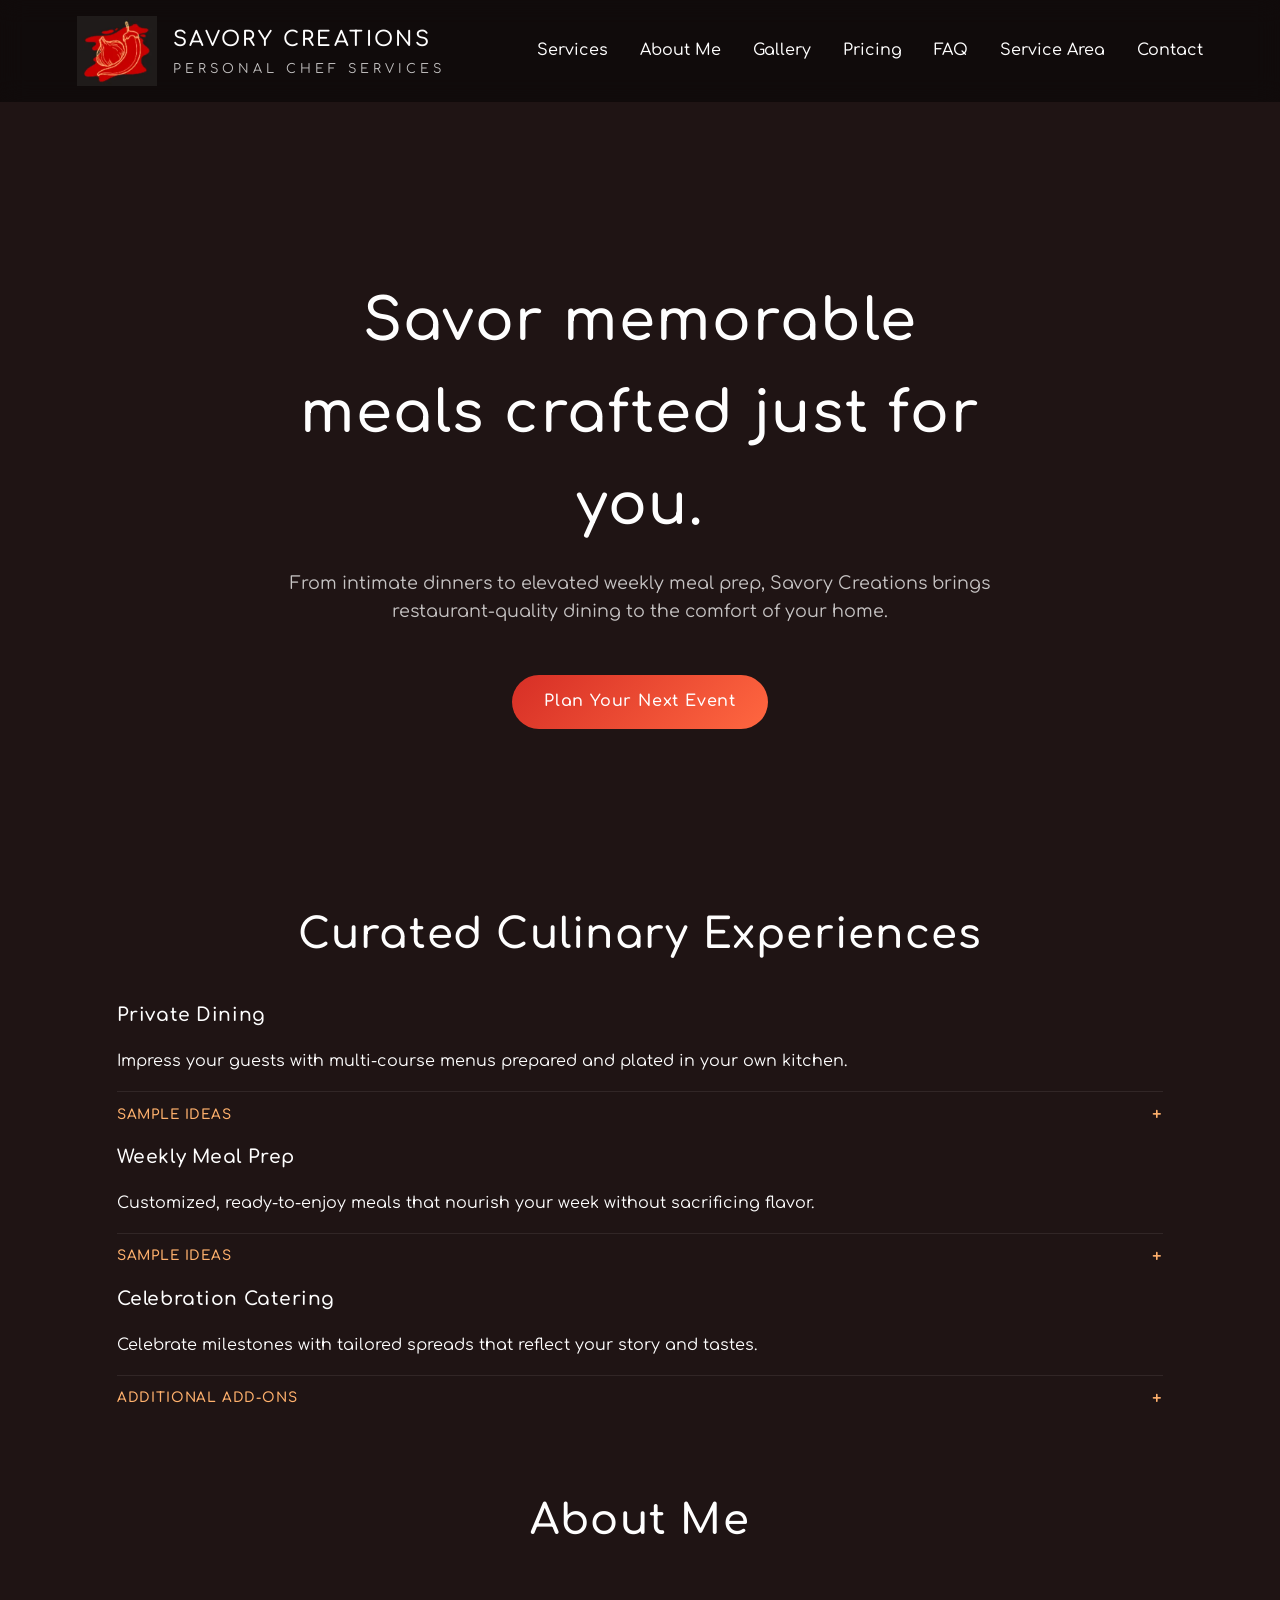
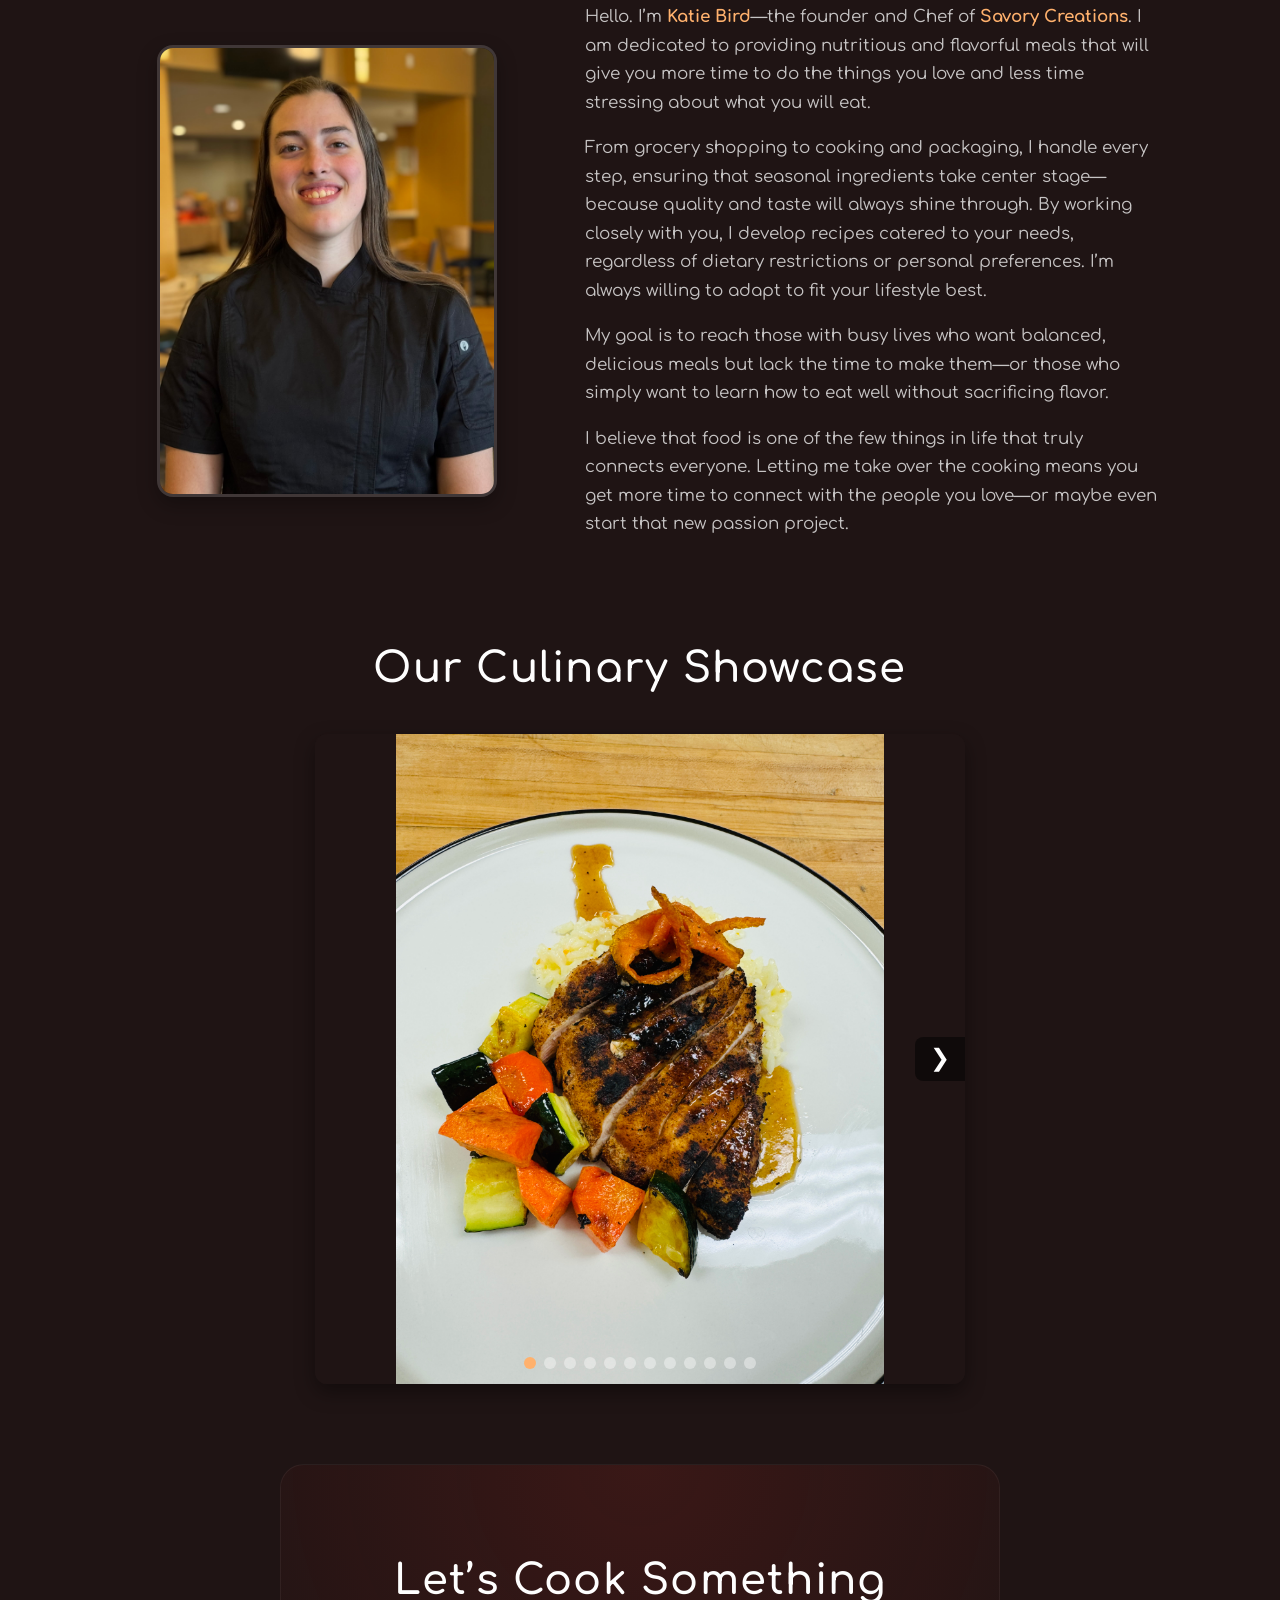
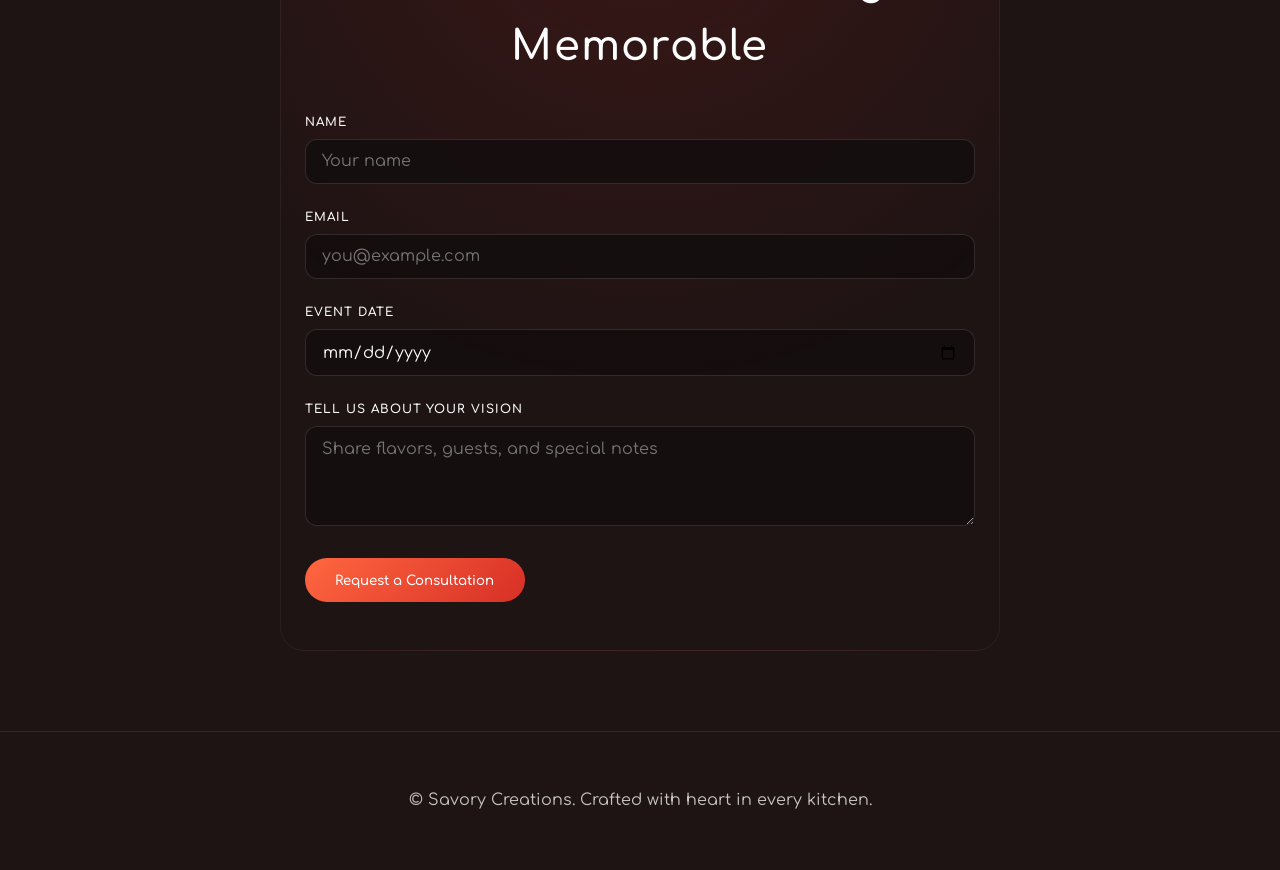
==== commit 3c1876a2: "Split site into two pages: add Pricing & Info page Page 1 keeps services, about me, gallery and cont" ====
--- a/index.html
+++ b/index.html
@@ -26,8 +26,10 @@
       <nav class="main-nav" id="site-navigation">
         <a href="#services">Services</a>
         <a href="#about">About Me</a>
-        <a href="#where">Service Area</a>
-       <!-- <a href="#testimonials">Testimonials</a>-->
+        <a href="#gallery-carousel">Gallery</a>
+        <a href="info.html#pricing">Pricing</a>
+        <a href="info.html#faq">FAQ</a>
+        <a href="info.html#where">Service Area</a>
         <a href="#contact">Contact</a>
       </nav>
       <button class="nav-toggle" type="button" aria-expanded="false" aria-controls="site-navigation">
@@ -163,17 +165,6 @@
       </div>
   </div>
 </section>
-<section class="service-check" id="where">
-  <h2>My Service Area</h2>
-  <p class="service-note">I currently serve the Lakeshore and greater Grand Rapids area.</p>
-
-  <div class="checker">
-    <button id="check-my-location" class="cta-button">Use My Location</button>
-    <p id="check-result" class="check-result" aria-live="polite"></p>
-  </div>
-</section>
-
-
 <!--
       <section class="testimonials" id="testimonials">
         <h2>What My Clients Say</h2>
@@ -194,48 +185,6 @@
       </section>
     -->
 
-    <section class="faq" id="faq">
-  <h2>Frequently Asked Questions</h2>
-
-  <div class="faq-item">
-    <div class="service-details">
-      <button class="service-toggle" type="button" aria-expanded="false">
-        Does the cooking/preparing of the food have to be done at my home? <span class="icon">+</span>
-      </button>
-      <div class="service-panel" data-open="false">
-        <ul>
-          <li>Yes, due to health department regulations all food must be prepared onsite of the event or at the home of the clients.</li>
-        </ul>
-      </div>
-    </div>
-  </div>
-
-  <div class="faq-item">
-    <div class="service-details">
-      <button class="service-toggle" type="button" aria-expanded="false">
-        Does someone need to be home for meal prep? <span class="icon">+</span>
-      </button>
-      <div class="service-panel" data-open="false">
-        <ul>
-          <li>It is not required for anyone to be home when Chef Katie is there; however, if someone is home, all that is asked is for distractions to be kept to a minimum.</li>
-        </ul>
-      </div>
-    </div>
-  </div>
-
-  <div class="faq-item">
-    <div class="service-details">
-      <button class="service-toggle" type="button" aria-expanded="false">
-        Are my pets allowed to be out when Chef Katie is there? <span class="icon">+</span>
-      </button>
-      <div class="service-panel" data-open="false">
-        <ul>
-          <li>For both the safety of Chef Katie and the pets, it is best to keep them in a separate room or space from the kitchen — not only to minimize distractions but also to make sure there aren't any incidents.</li>
-        </ul>
-      </div>
-    </div>
-  </div>
-</section>
       <section class="contact" id="contact">
         <h2>Let’s Cook Something Memorable</h2>
 
--- a/styles.css
+++ b/styles.css
@@ -792,4 +792,134 @@
 
 .faq-item .service-panel > ul > li {
   color: var(--text-secondary);
-}+}
+/* ---------- PAGE 2 INTRO ---------- */
+.page-intro {
+  text-align: center;
+  padding-top: 4rem;
+  margin-bottom: 3rem;
+}
+
+.page-intro h2 {
+  font-size: clamp(2rem, 4vw + 1rem, 3.2rem);
+  margin-bottom: 0.5rem;
+}
+
+.page-intro p {
+  color: var(--text-secondary);
+}
+
+/* ---------- PRICING ---------- */
+.pricing {
+  max-width: 1000px;
+  margin: 0 auto 5rem;
+}
+
+.pricing-note {
+  text-align: center;
+  color: var(--text-secondary);
+  max-width: 640px;
+  margin: -1rem auto 2.5rem;
+}
+
+.pricing-grid {
+  display: grid;
+  grid-template-columns: repeat(auto-fit, minmax(240px, 1fr));
+  gap: 1.5rem;
+  margin-bottom: 3rem;
+}
+
+.price-card {
+  background: rgba(32, 22, 22, 0.75);
+  border: 1px solid rgba(255, 255, 255, 0.08);
+  border-radius: 16px;
+  padding: 2rem 1.8rem;
+  text-align: center;
+}
+
+.price-card.featured {
+  border-color: var(--warm-gold);
+  box-shadow: 0 12px 30px rgba(255, 177, 109, 0.12);
+}
+
+.price-card h3 {
+  margin: 0 0 0.75rem;
+}
+
+.price {
+  margin: 0 0 1.25rem;
+}
+
+.price .amount {
+  font-size: 2rem;
+  font-weight: 700;
+  color: var(--warm-gold);
+}
+
+.price .per {
+  display: block;
+  font-size: 0.8rem;
+  letter-spacing: 0.06em;
+  text-transform: uppercase;
+  color: var(--text-secondary);
+}
+
+.price-card ul {
+  list-style: none;
+  padding: 0;
+  margin: 0;
+  border-top: 1px solid rgba(255, 255, 255, 0.08);
+}
+
+.price-card li {
+  padding: 0.6rem 0;
+  border-bottom: 1px solid rgba(255, 255, 255, 0.08);
+  color: var(--text-secondary);
+  font-size: 0.95rem;
+}
+
+.table-wrap {
+  max-width: 560px;
+  margin: 0 auto;
+}
+
+.addon-table {
+  width: 100%;
+  border-collapse: collapse;
+  background: rgba(32, 22, 22, 0.75);
+  border-radius: 16px;
+  overflow: hidden;
+}
+
+.addon-table caption {
+  font-size: 1.2rem;
+  font-weight: 600;
+  margin-bottom: 1rem;
+}
+
+.addon-table th,
+.addon-table td {
+  padding: 0.9rem 1.4rem;
+  text-align: left;
+  border-bottom: 1px solid rgba(255, 255, 255, 0.08);
+}
+
+.addon-table th {
+  font-size: 0.75rem;
+  letter-spacing: 0.08em;
+  text-transform: uppercase;
+  color: var(--warm-gold);
+}
+
+.addon-table td:last-child,
+.addon-table th:last-child {
+  text-align: right;
+}
+
+.addon-table tbody tr:last-child td {
+  border-bottom: none;
+}
+
+.addon-table td {
+  color: var(--text-secondary);
+}
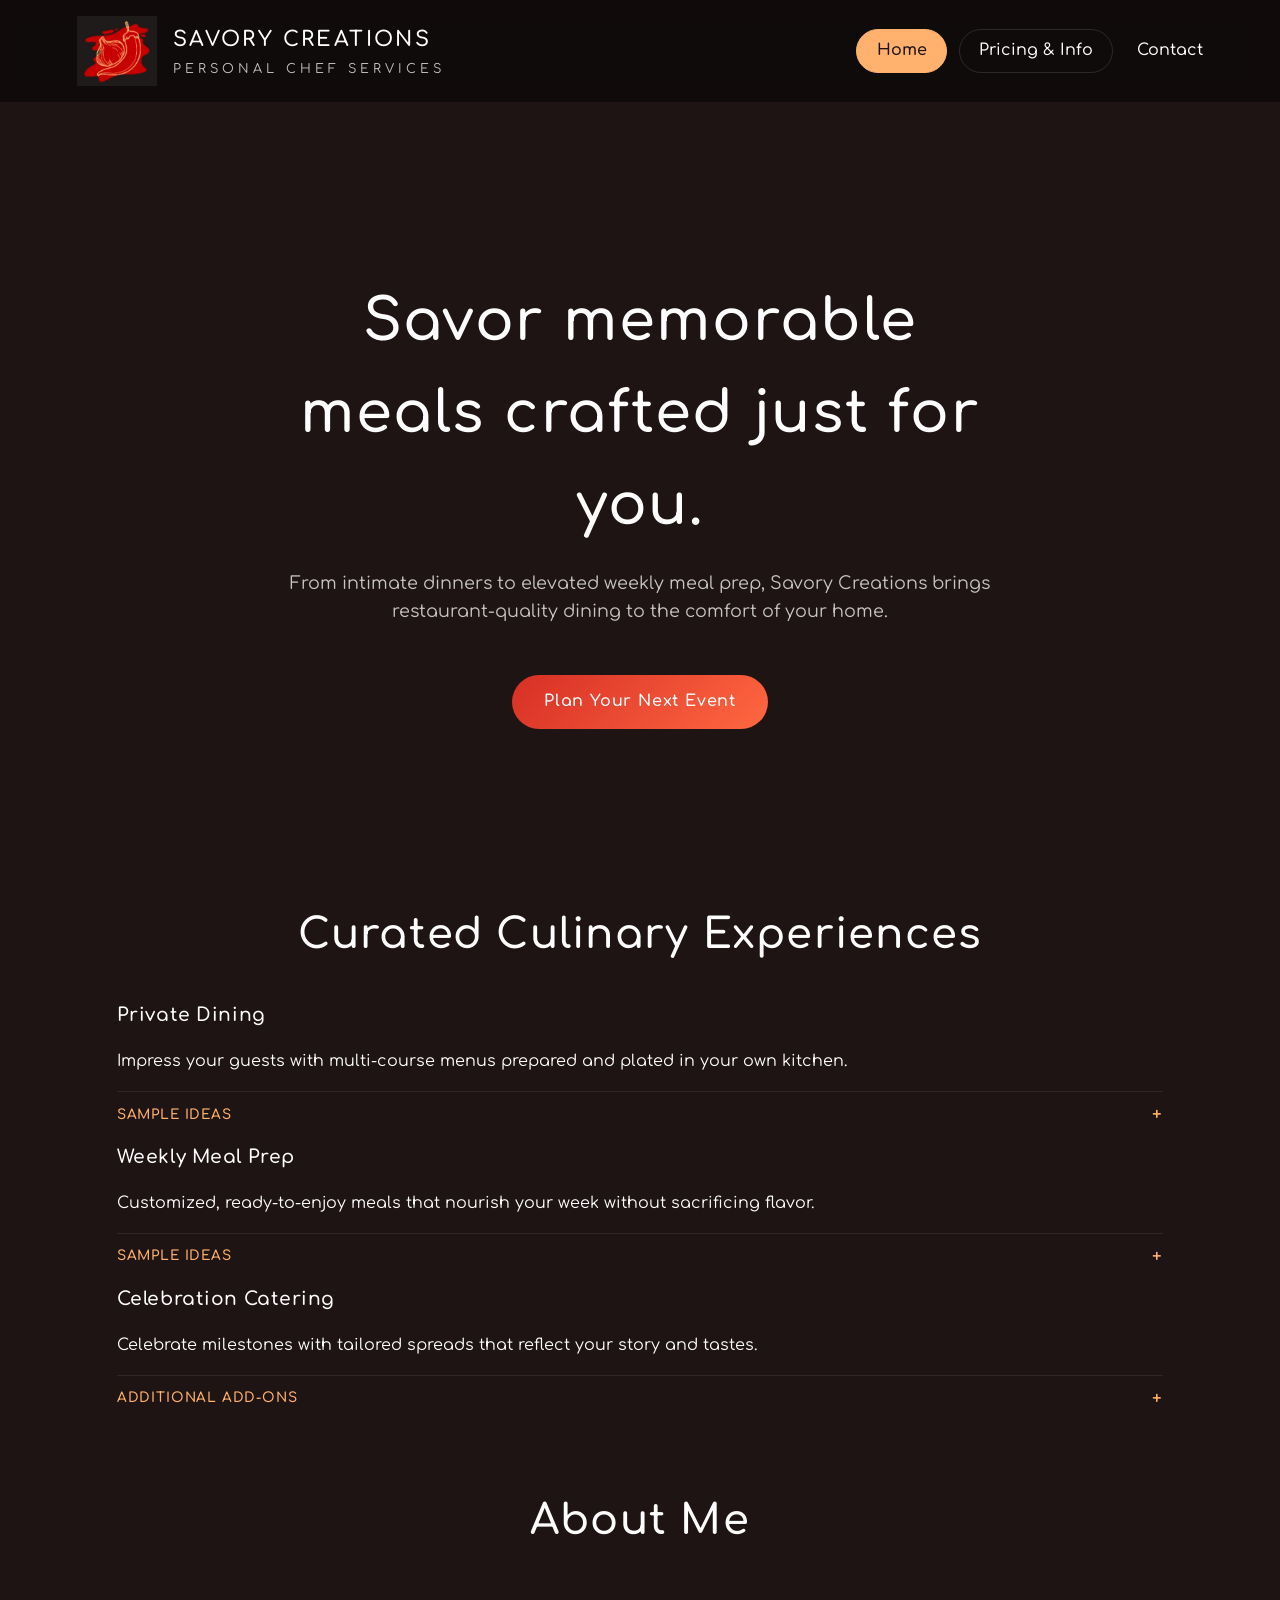
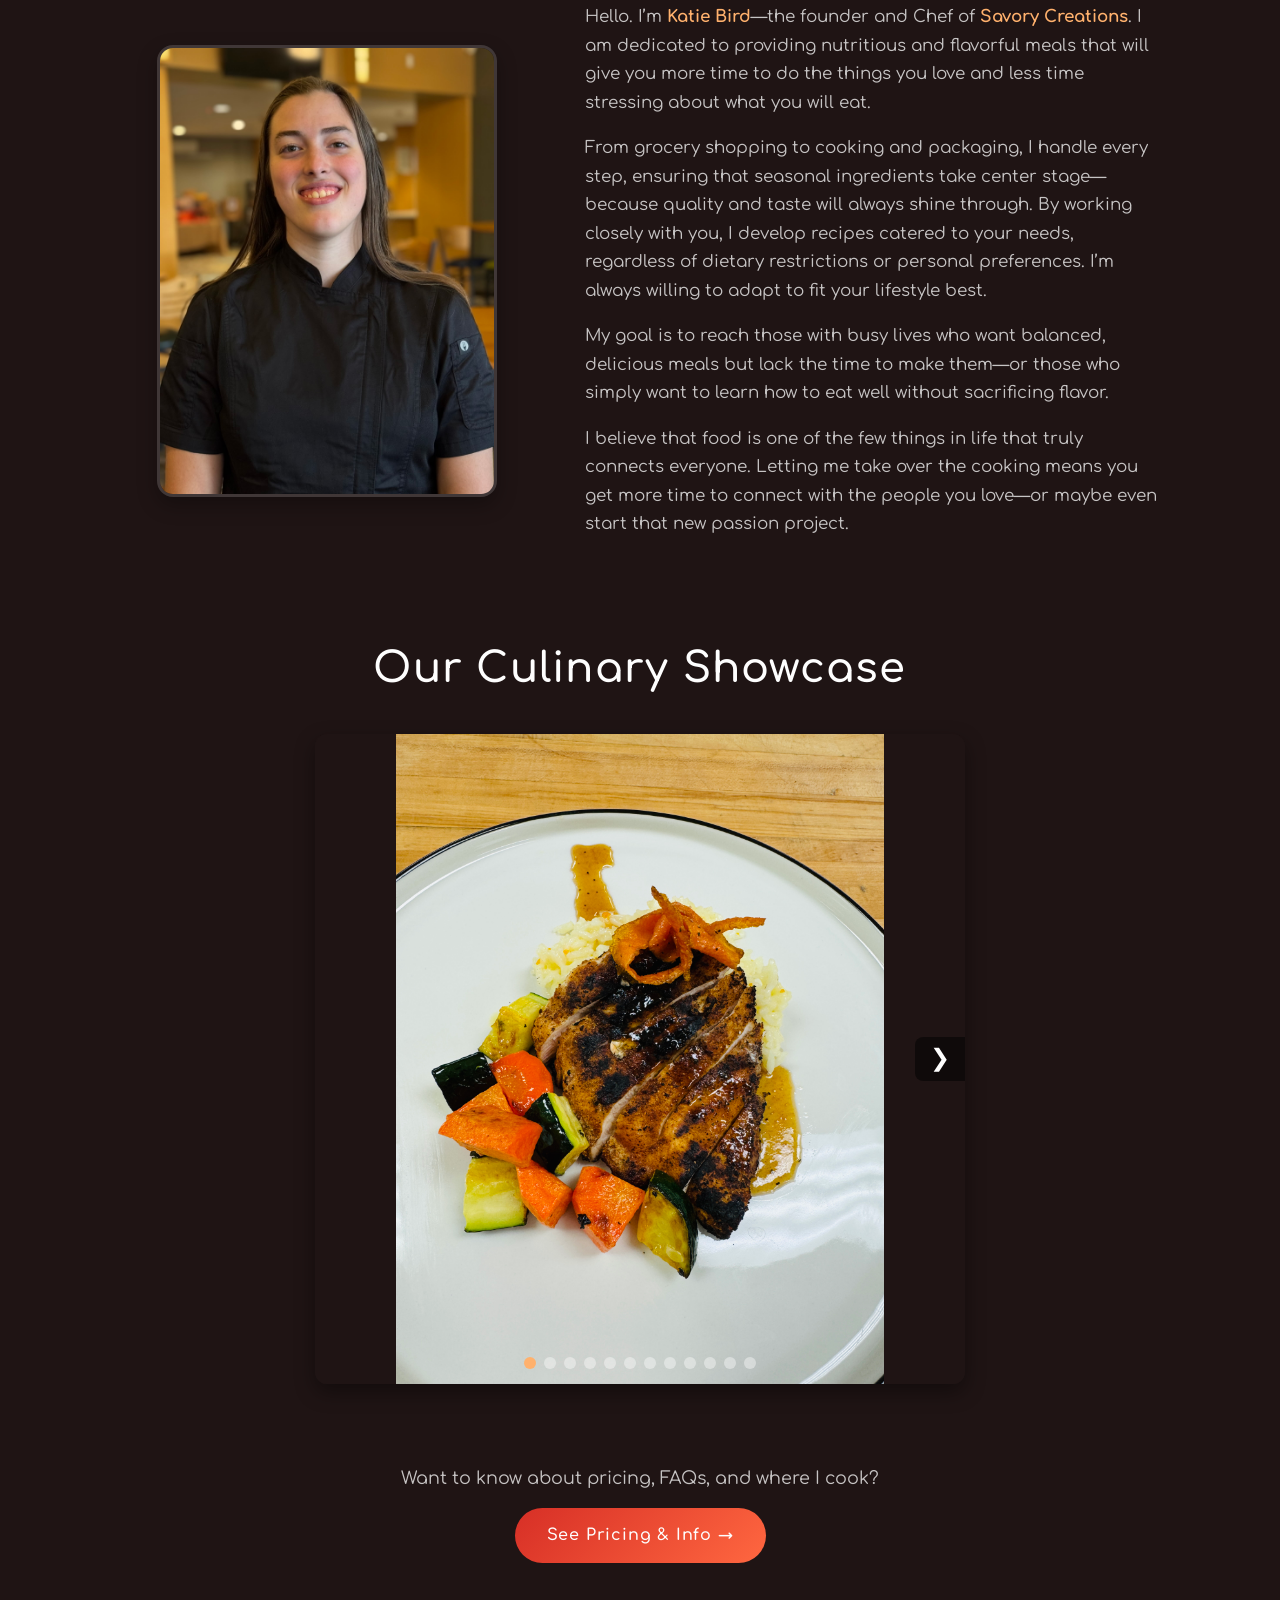
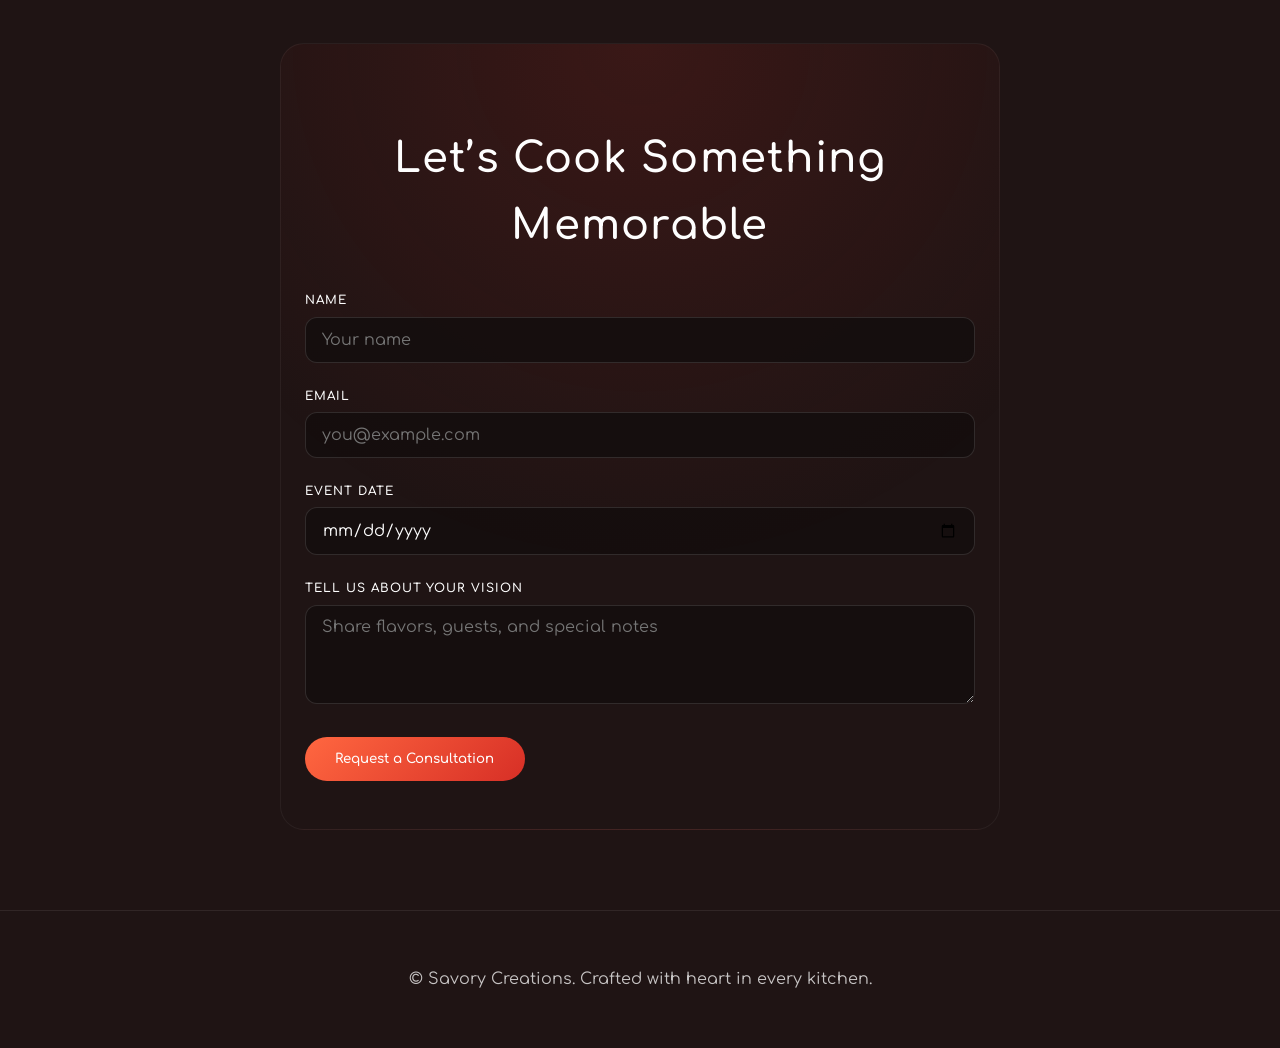
==== commit 08666c05: "Make nav show the two pages clearly Nav is now Home / Pricing & Info tabs with the current page high" ====
--- a/index.html
+++ b/index.html
@@ -16,21 +16,17 @@
   </head>
   <body>
     <header class="site-header">
-      <div class="logo-wrap">
+      <a href="index.html" class="logo-wrap" aria-label="Savory Creations home">
         <img src="/assets/birdlogosmall.webp" alt="Savory Creations pepper and garlic mark" class="logo" />
         <div class="brand-text">
           <h1>Savory Creations</h1>
           <p>Personal Chef Services</p>
         </div>
-      </div>
-      <nav class="main-nav" id="site-navigation">
-        <a href="#services">Services</a>
-        <a href="#about">About Me</a>
-        <a href="#gallery-carousel">Gallery</a>
-        <a href="info.html#pricing">Pricing</a>
-        <a href="info.html#faq">FAQ</a>
-        <a href="info.html#where">Service Area</a>
-        <a href="#contact">Contact</a>
+      </a>
+      <nav class="main-nav" id="site-navigation" aria-label="Pages">
+        <a href="index.html" class="page-link active" aria-current="page">Home</a>
+        <a href="info.html" class="page-link">Pricing &amp; Info</a>
+        <a href="#contact" class="nav-contact">Contact</a>
       </nav>
       <button class="nav-toggle" type="button" aria-expanded="false" aria-controls="site-navigation">
         <span></span><span></span><span></span>
@@ -185,6 +181,11 @@
       </section>
     -->
 
+      <section class="next-page">
+        <p>Want to know about pricing, FAQs, and where I cook?</p>
+        <a href="info.html" class="cta-button">See Pricing &amp; Info &rarr;</a>
+      </section>
+
       <section class="contact" id="contact">
         <h2>Let’s Cook Something Memorable</h2>
 
--- a/styles.css
+++ b/styles.css
@@ -923,3 +923,66 @@
 .addon-table td {
   color: var(--text-secondary);
 }
+
+/* ---------- PAGE NAV (two pages) ---------- */
+a.logo-wrap {
+  color: inherit;
+}
+
+.main-nav {
+  align-items: center;
+  gap: 0.75rem;
+}
+
+.main-nav .page-link {
+  padding: 0.5rem 1.2rem;
+  border-radius: 999px;
+  border: 1px solid rgba(255, 255, 255, 0.12);
+  transition: background 0.25s ease, border-color 0.25s ease;
+}
+
+.main-nav .page-link::after {
+  display: none;
+}
+
+.main-nav .page-link:hover,
+.main-nav .page-link:focus {
+  border-color: var(--warm-gold);
+}
+
+.main-nav .page-link.active {
+  background: var(--warm-gold);
+  border-color: var(--warm-gold);
+  color: var(--deep-chocolate);
+  font-weight: 600;
+}
+
+.main-nav .nav-contact {
+  margin-left: 0.75rem;
+}
+
+@media (max-width: 992px) {
+  .main-nav.open {
+    align-items: stretch;
+    text-align: center;
+  }
+
+  .main-nav .nav-contact {
+    margin-left: 0;
+  }
+}
+
+/* ---------- NEXT PAGE TEASER ---------- */
+.next-page {
+  text-align: center;
+}
+
+.next-page p {
+  color: var(--text-secondary);
+  font-size: 1.1rem;
+  margin: 0;
+}
+
+.next-page .cta-button {
+  margin-top: 1rem;
+}
